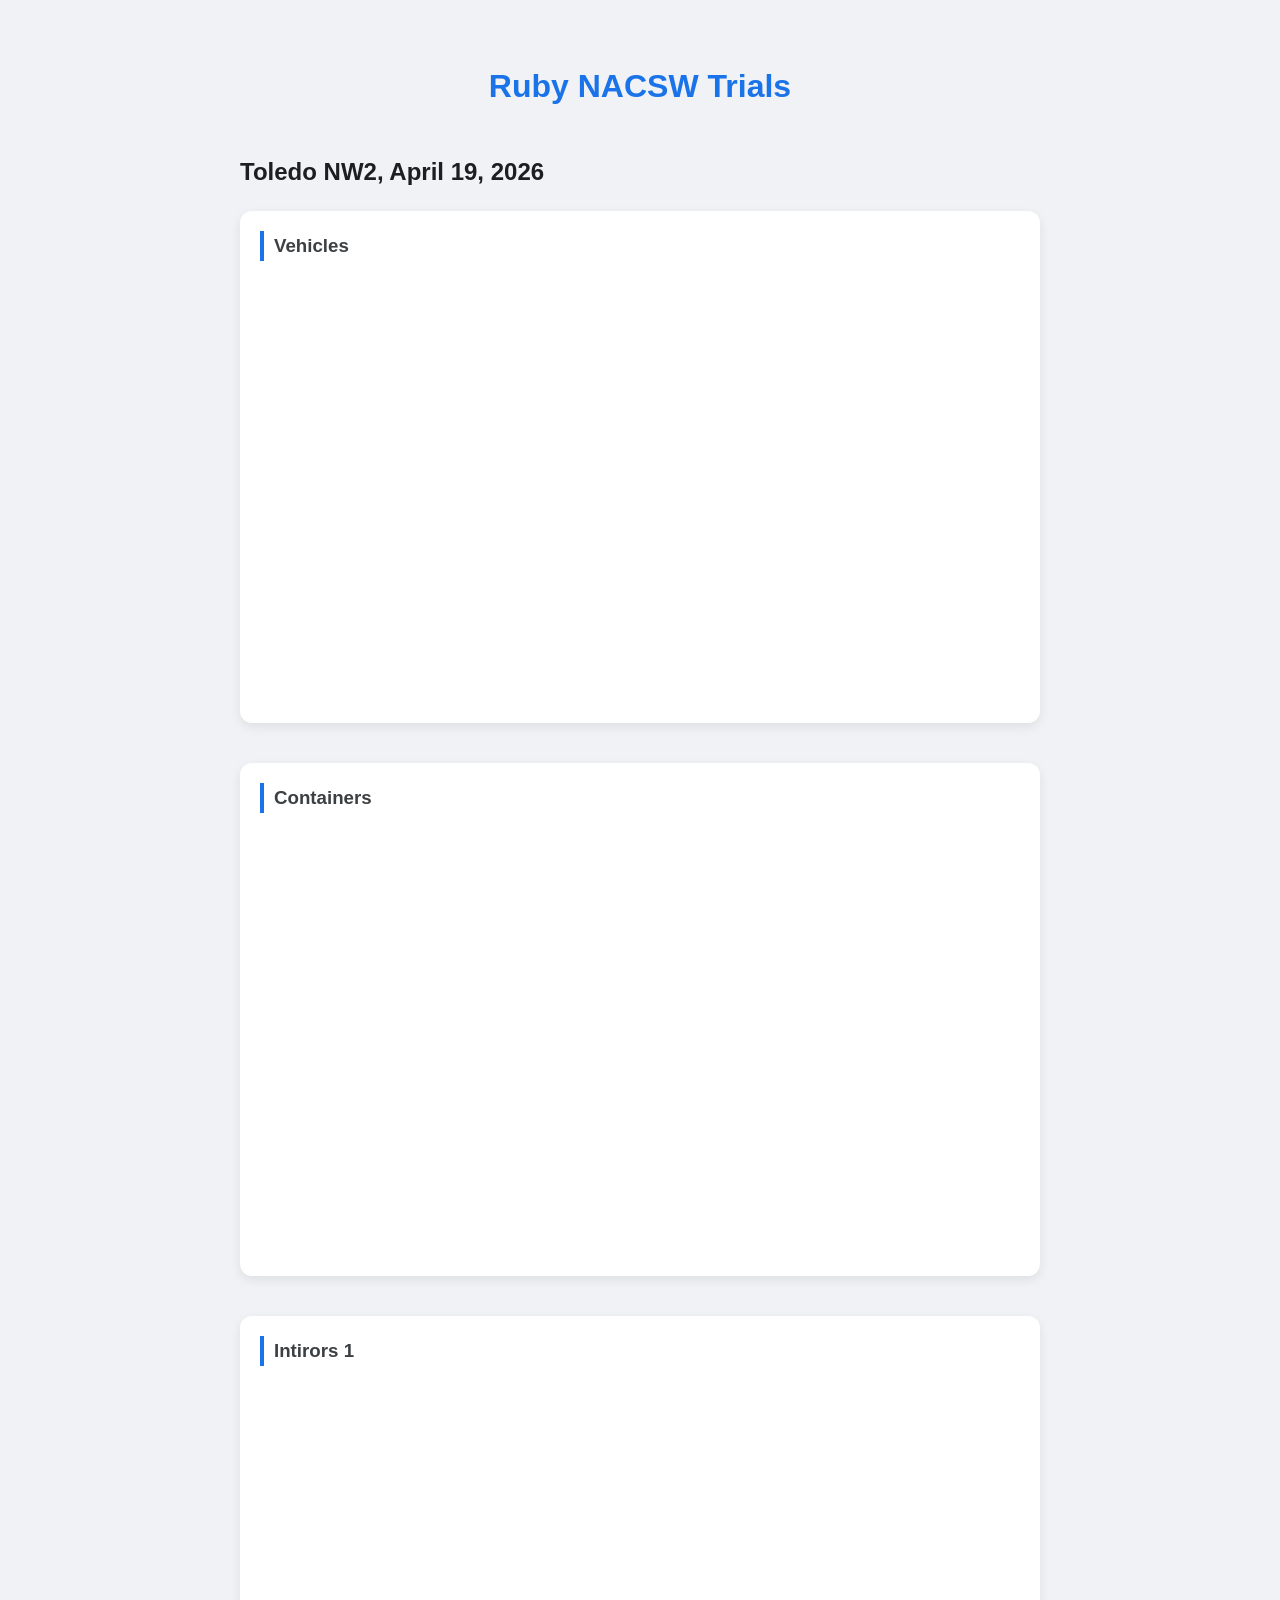
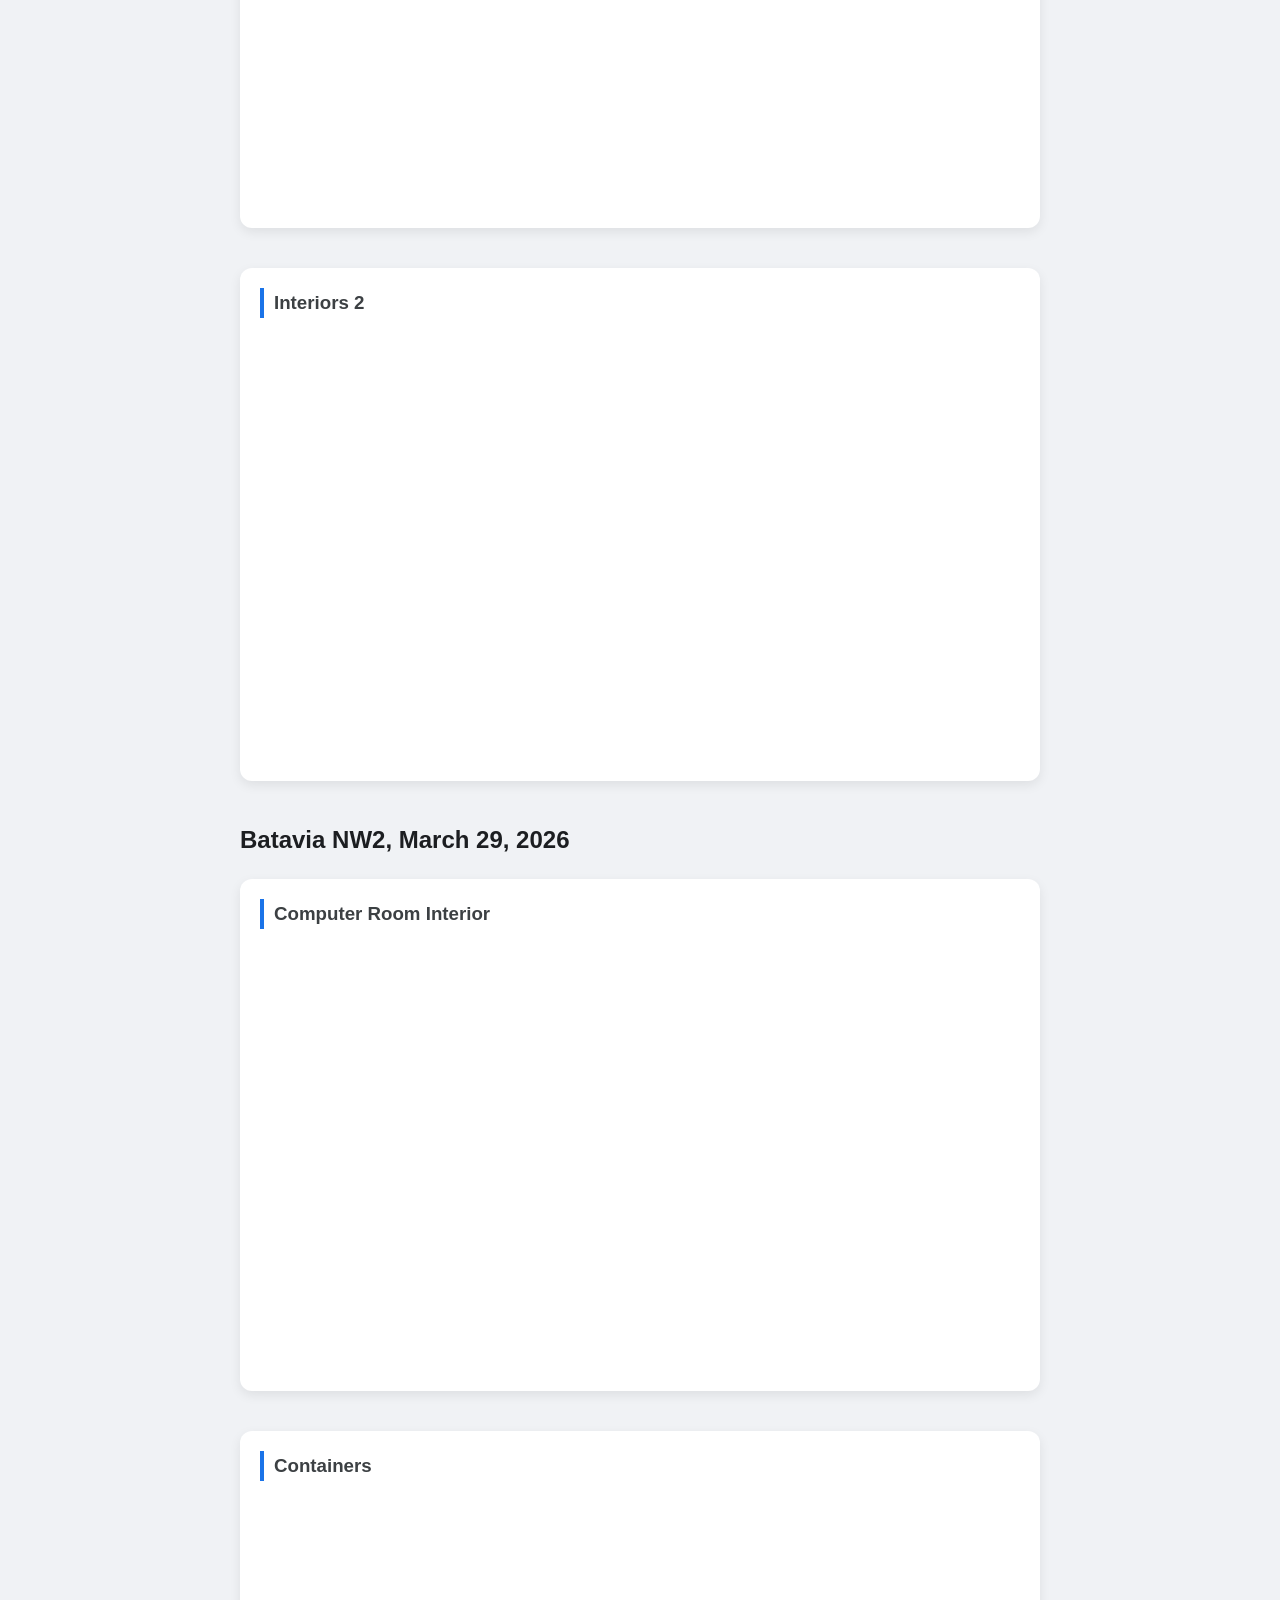
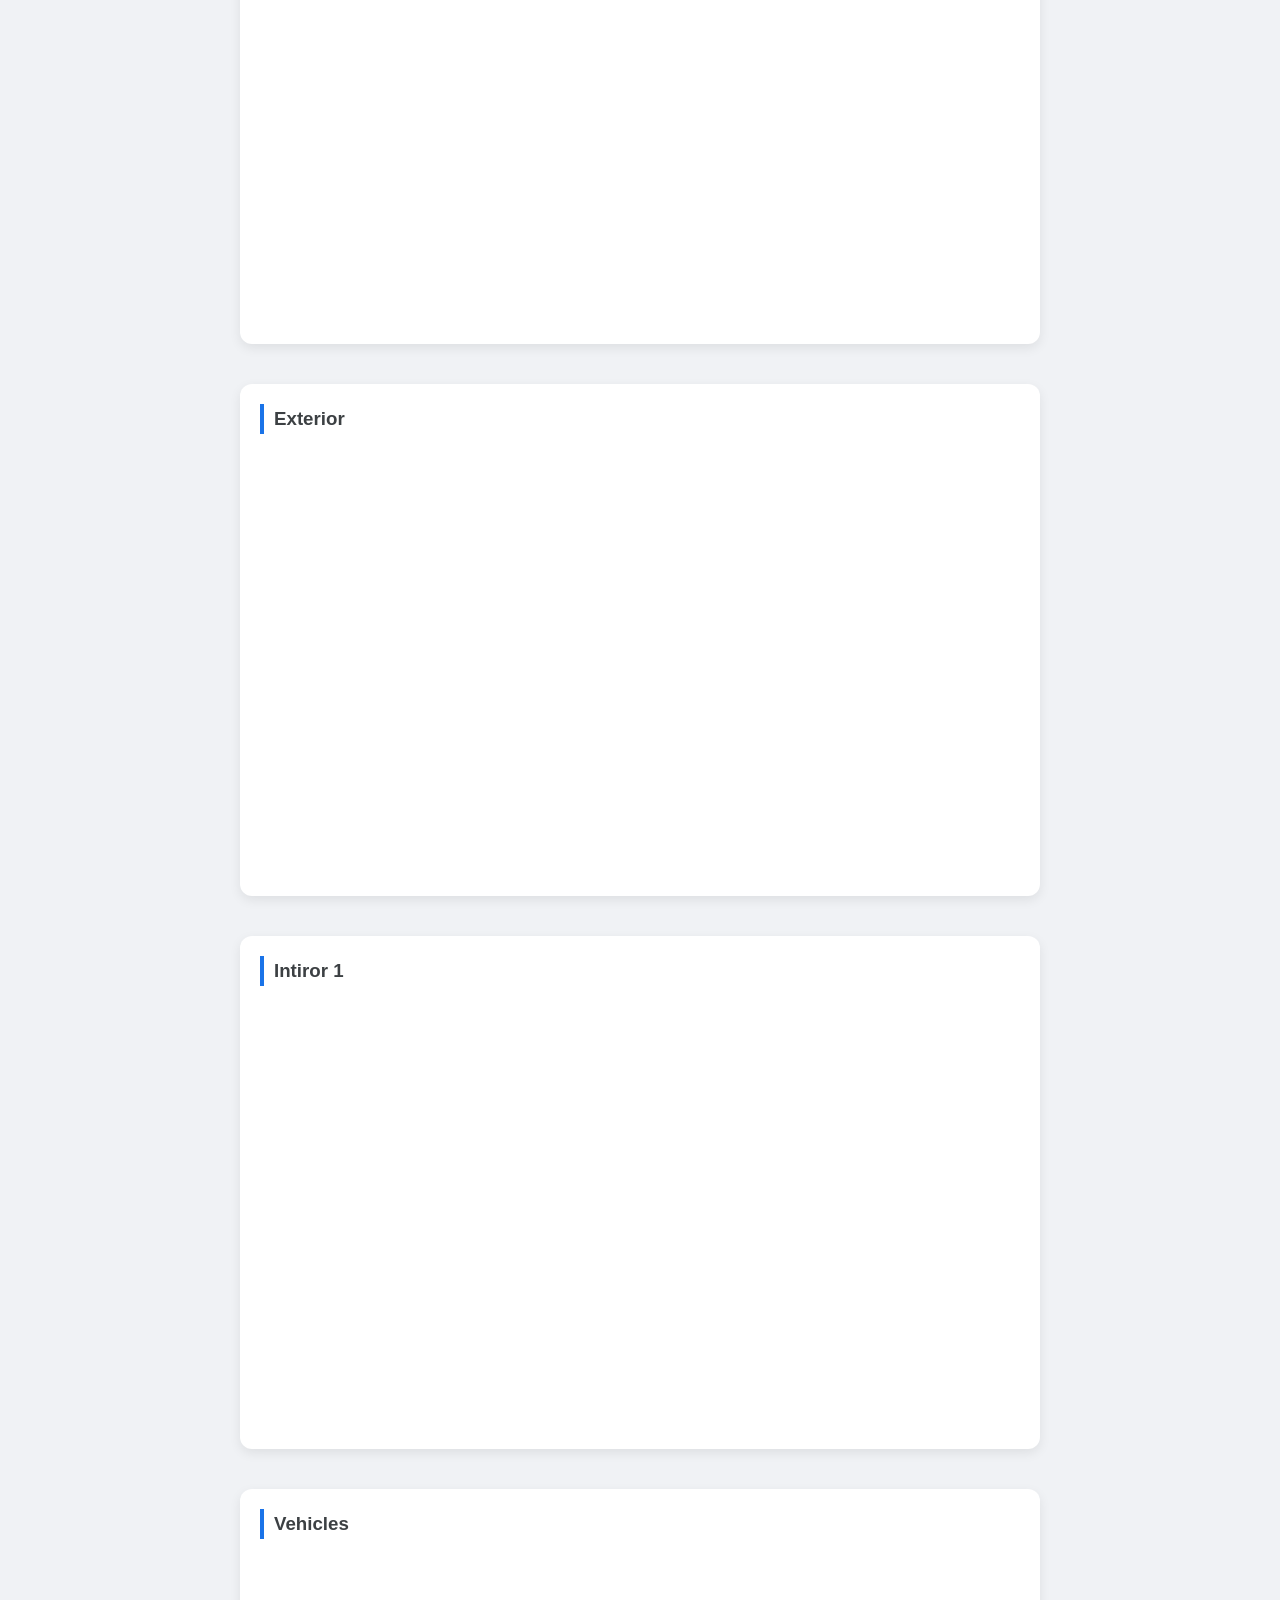
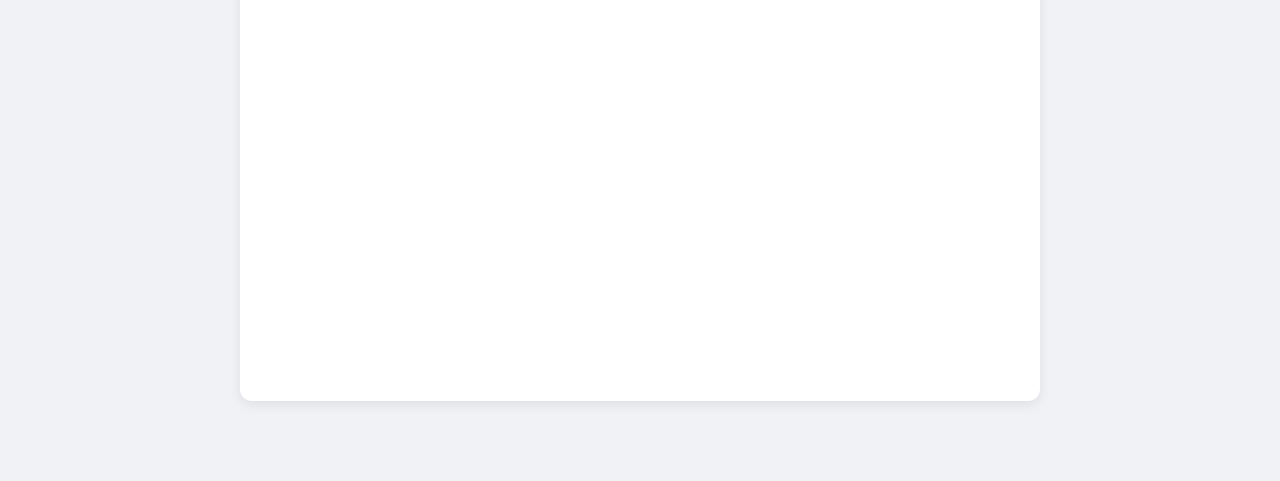
==== index.html @ 84107feb "Revise video sections and titles in index.html Updated video sections and titles for the Ruby NACSW " ====
<!DOCTYPE html>
<html lang="en">
<head>
    <meta charset="UTF-8">
    <meta name="viewport" content="width=device-width, initial-scale=1.0">
    <title>Ruby NACSW Trials</title>
    <style>
        body {
            font-family: -apple-system, BlinkMacSystemFont, "Segoe UI", Roboto, Helvetica, Arial, sans-serif;
            background-color: #f0f2f5;
            color: #1c1e21;
            max-width: 800px;
            margin: 0 auto;
            padding: 40px 20px;
            line-height: 1.6;
        }
        h1 { text-align: center; color: #1a73e8; margin-bottom: 40px; }
        .video-section {
            background: #fff;
            padding: 20px;
            margin-bottom: 40px;
            border-radius: 12px;
            box-shadow: 0 4px 12px rgba(0,0,0,0.08);
        }
        .video-wrapper {
            position: relative;
            padding-bottom: 56.25%; /* 16:9 Aspect Ratio */
            height: 0;
            overflow: hidden;
            border-radius: 8px;
        }
        .video-wrapper iframe {
            position: absolute;
            top: 0;
            left: 0;
            width: 100%;
            height: 100%;
            border: 0;
        }
        h3 { margin-top: 0; margin-bottom: 15px; color: #3c4043; border-left: 4px solid #1a73e8; padding-left: 10px; }
    </style>
</head>
<body>

    <h1>Ruby NACSW Trials</h1>
    <h2>Toledo NW2, April 19, 2026</h2>

    <div class="video-section">
        <h3>Vehicles</h3>
        <div class="video-wrapper">
            <iframe src="https://youtu.be/0sseEBceYQ8" allowfullscreen></iframe>
        </div>
    </div>

    <div class="video-section">
        <h3>Containers</h3>
        <div class="video-wrapper">
            <iframe src="https://youtu.be/D_irf82Sjv0" allowfullscreen></iframe>
        </div>
    </div>

    <div class="video-section">
        <h3>Intirors 1</h3>
        <div class="video-wrapper">
            <iframe src="https://youtu.be/v9jtf9d0KiM" allowfullscreen></iframe>
        </div>
    </div>

    <div class="video-section">
        <h3>Interiors 2</h3>
        <div class="video-wrapper">
            <iframe src="https://youtu.be/K8QpEtgrzu0" allowfullscreen></iframe>
        </div>
    </div>

        <h2>Batavia NW2, March 29, 2026</h2>

    <div class="video-section">
        <h3>Computer Room Interior</h3>
        <div class="video-wrapper">
            <iframe src="https://www.youtube.com/embed/Km2cAWEPLEI" allowfullscreen></iframe>
        </div>
    </div>

    <div class="video-section">
        <h3>Containers</h3>
        <div class="video-wrapper">
            <iframe src="https://www.youtube.com/embed/lg4lgEtGtFo" allowfullscreen></iframe>
        </div>
    </div>

    <div class="video-section">
        <h3>Exterior</h3>
        <div class="video-wrapper">
            <iframe src="https://www.youtube.com/embed/_Exu-Wjtn3s" allowfullscreen></iframe>
        </div>
    </div>

    <div class="video-section">
        <h3>Intiror 1</h3>
        <div class="video-wrapper">
            <iframe src="https://www.youtube.com/embed/jAvnLmsMcTo" allowfullscreen></iframe>
        </div>
    </div>

    <div class="video-section">
        <h3>Vehicles</h3>
        <div class="video-wrapper">
            <iframe src="https://www.youtube.com/embed/5rcXn6MA5e4" allowfullscreen></iframe>
        </div>
    </div>


</body>
</html>
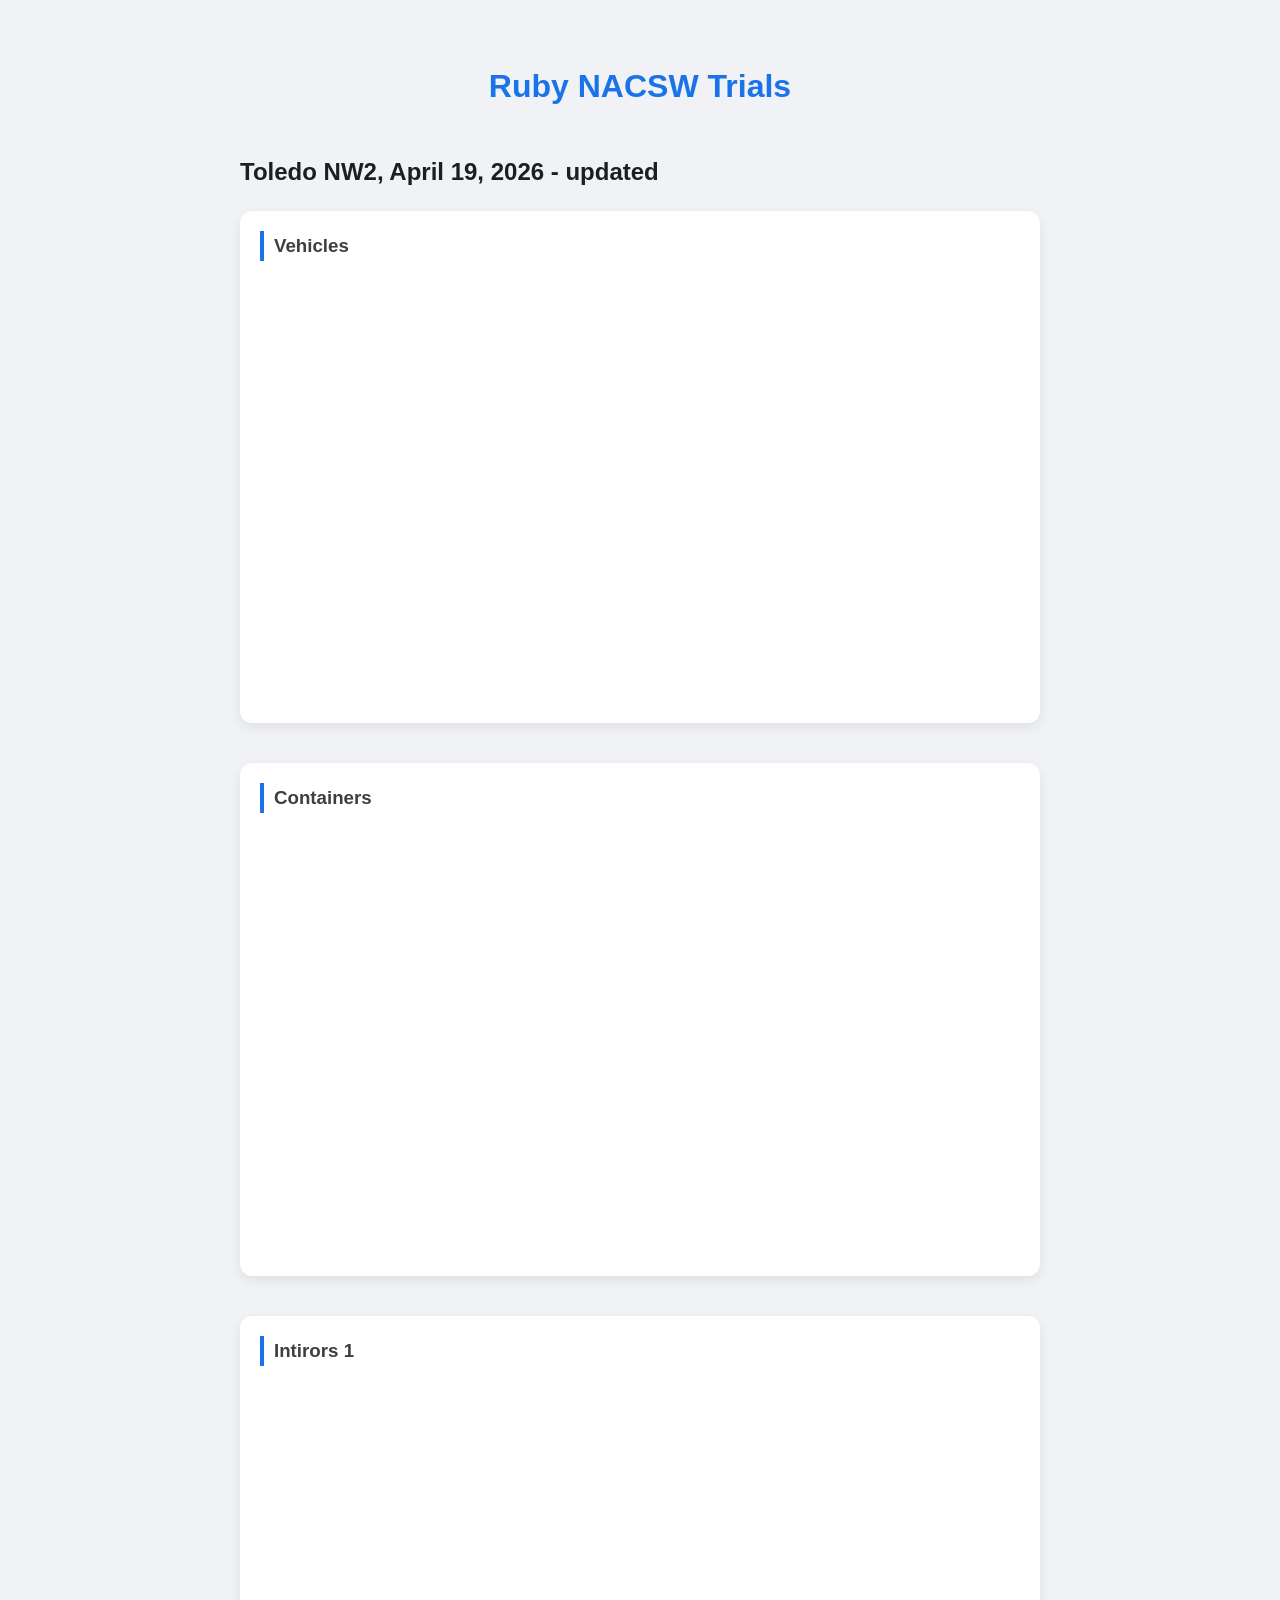
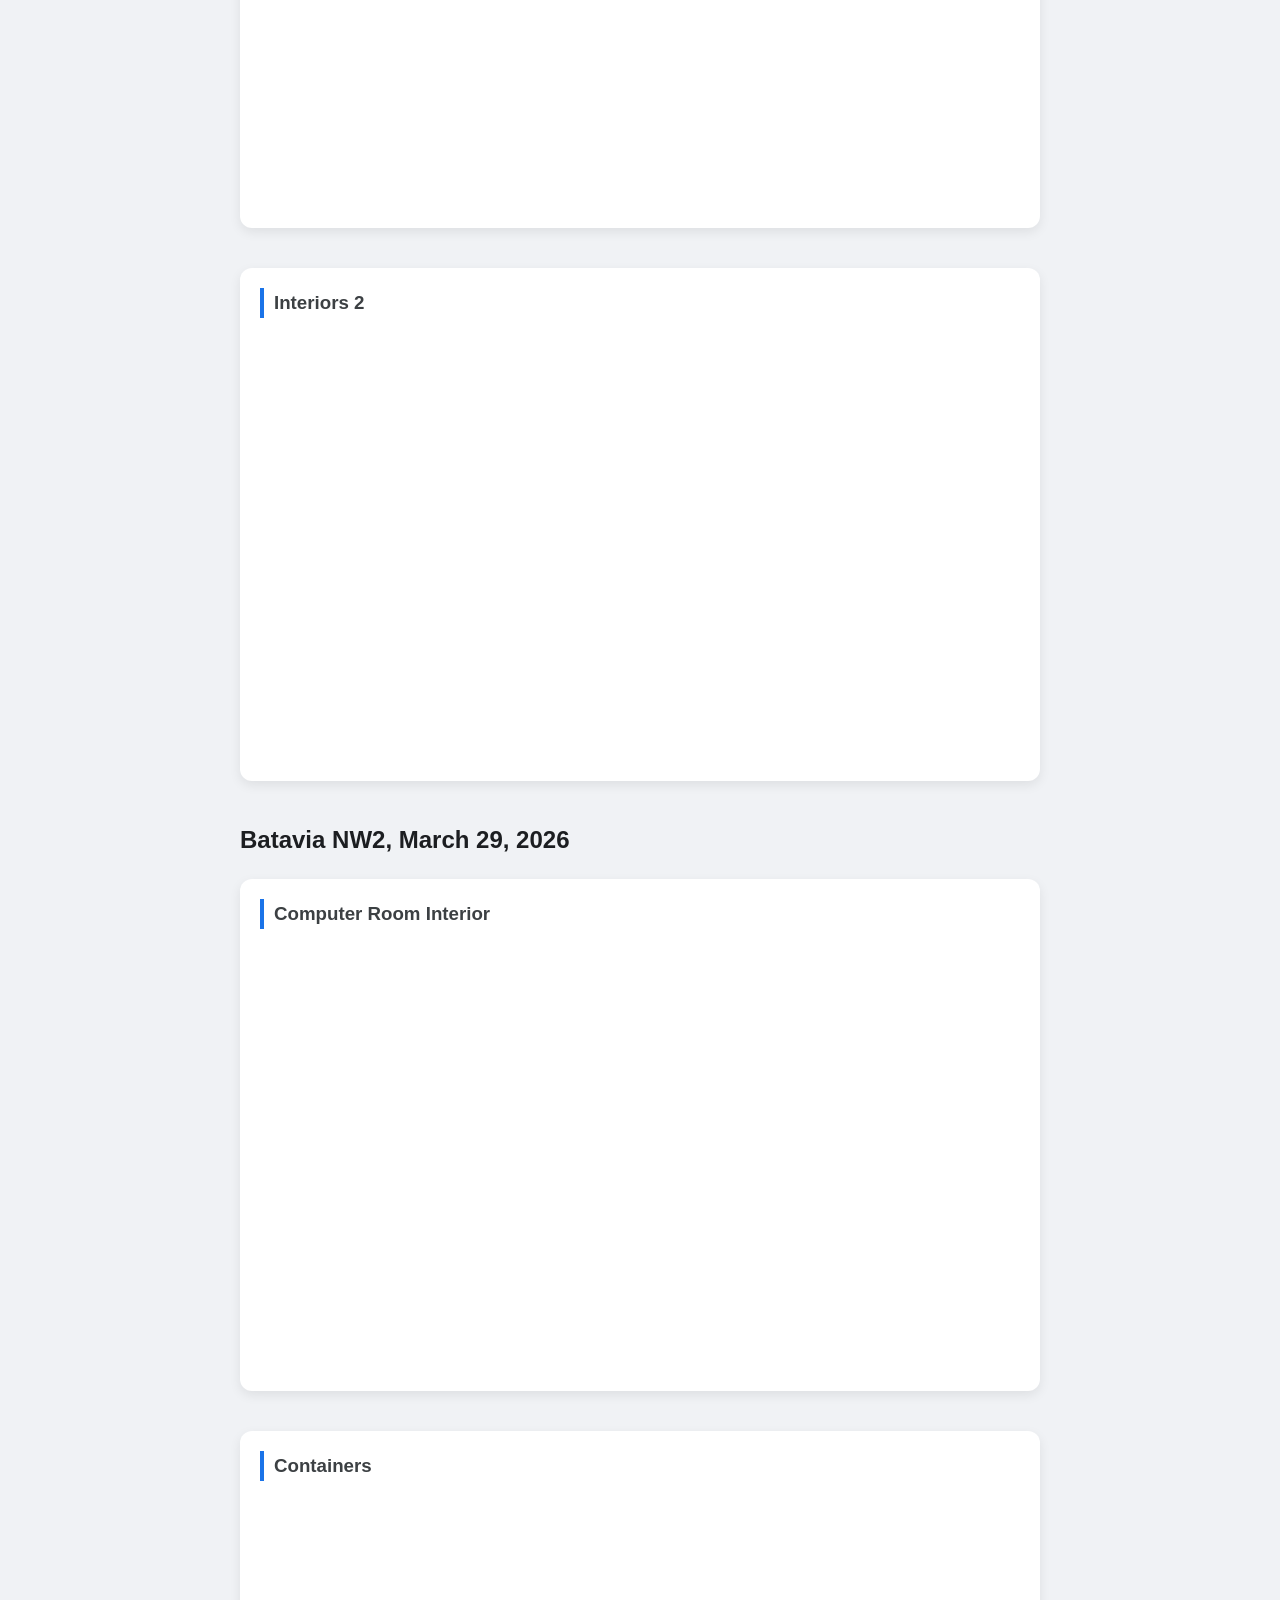
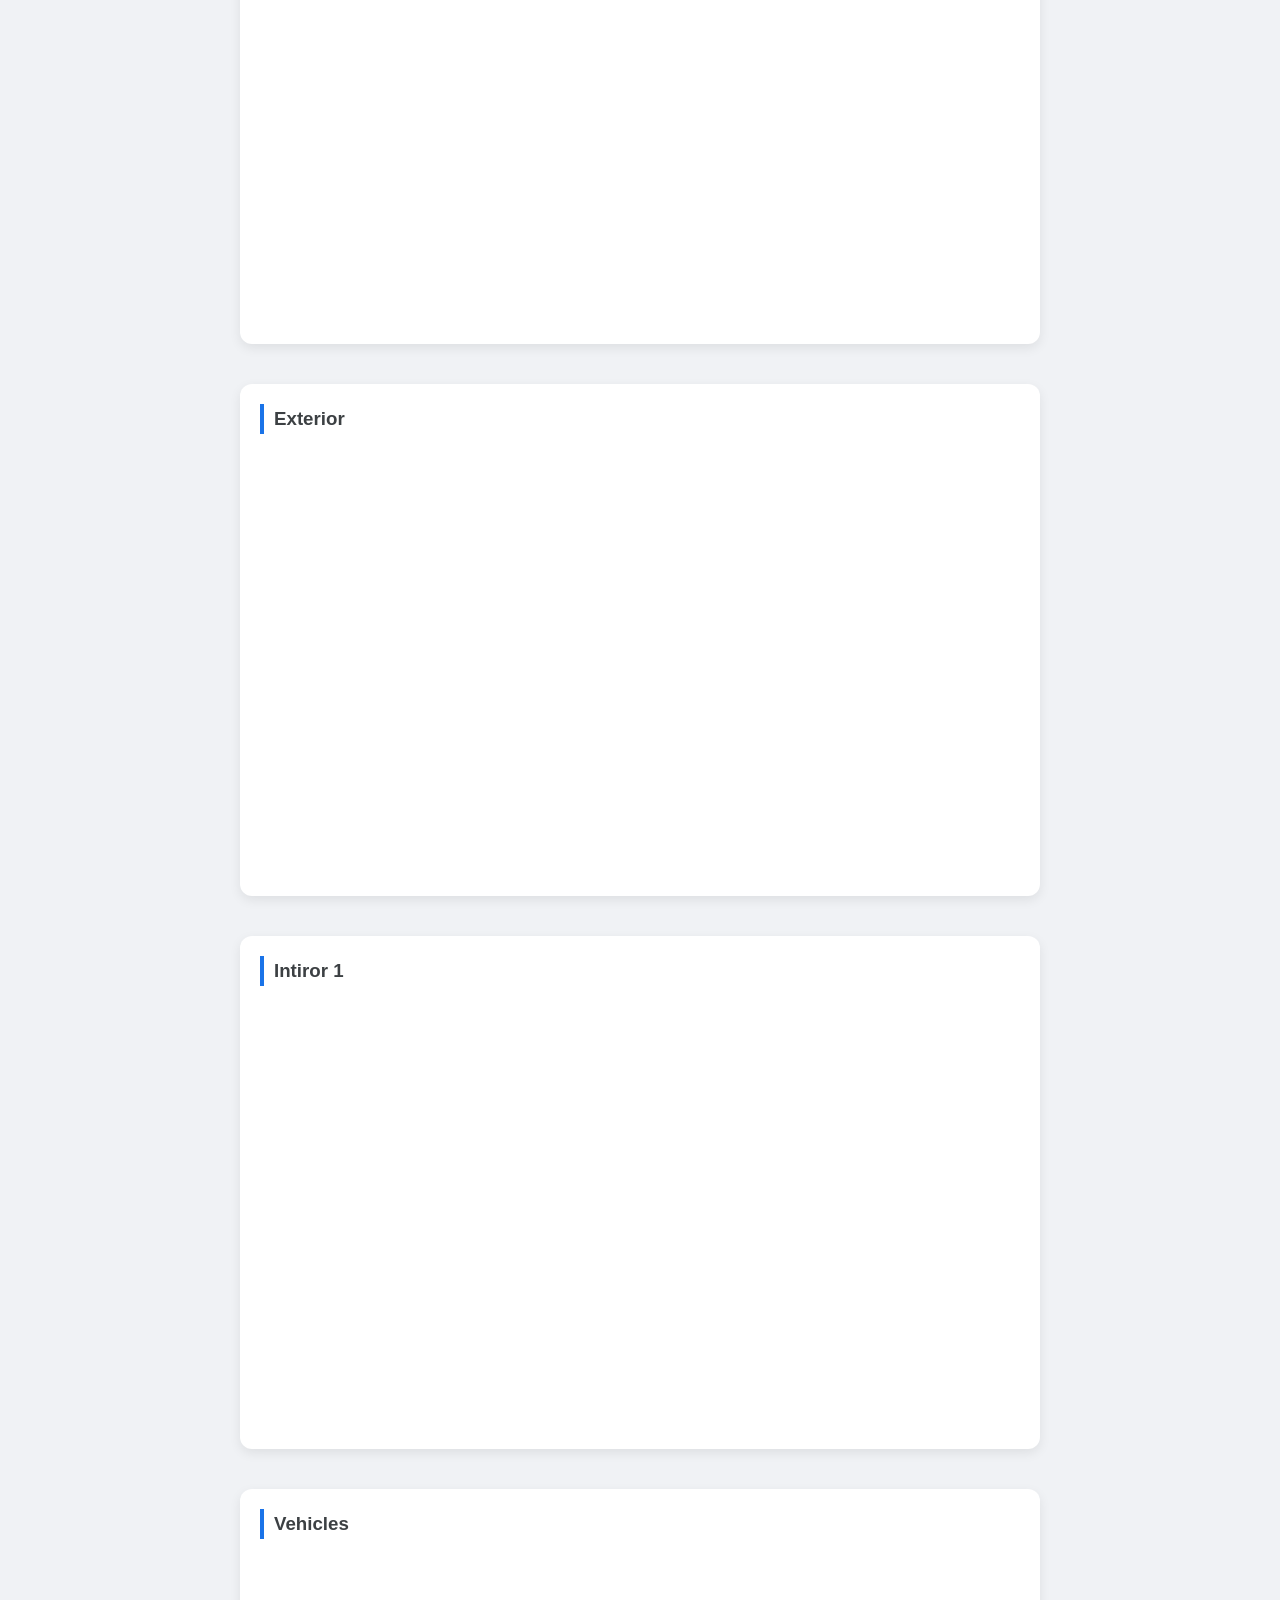
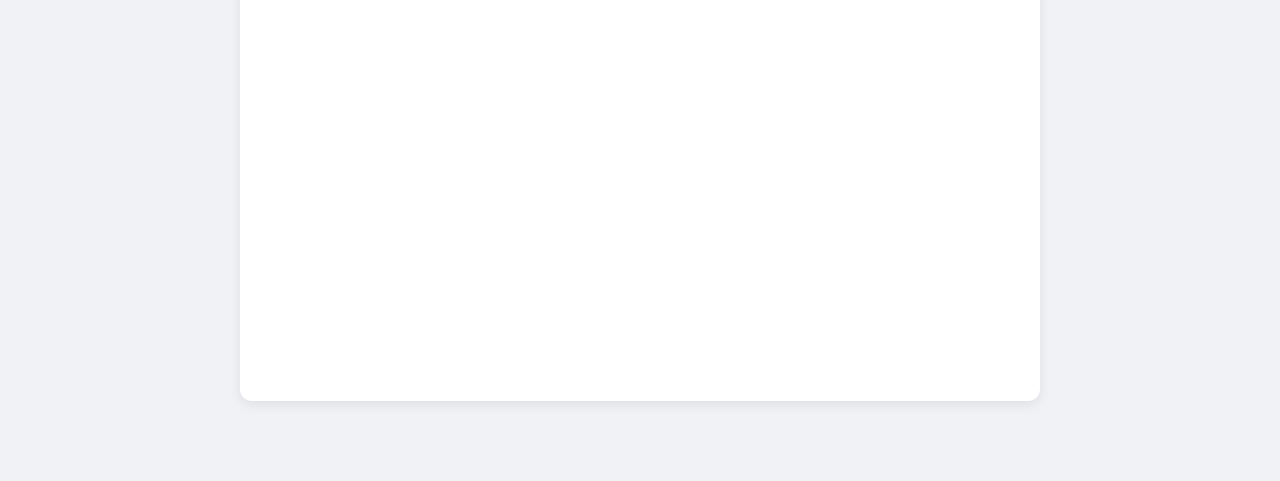
==== commit 0188b485: "Update video section titles and fix typos Updated the title for the Toledo NW2 section and corrected" ====
--- a/index.html
+++ b/index.html
@@ -43,12 +43,12 @@
 <body>
 
     <h1>Ruby NACSW Trials</h1>
-    <h2>Toledo NW2, April 19, 2026</h2>
+    <h2>Toledo NW2, April 19, 2026 - updated</h2>
 
     <div class="video-section">
         <h3>Vehicles</h3>
         <div class="video-wrapper">
-            <iframe src="https://youtu.be/0sseEBceYQ8" allowfullscreen></iframe>
+            <iframe src="https://www.youtube.com/embed/0sseEBceYQ8" allowfullscreen></iframe>
         </div>
     </div>
 
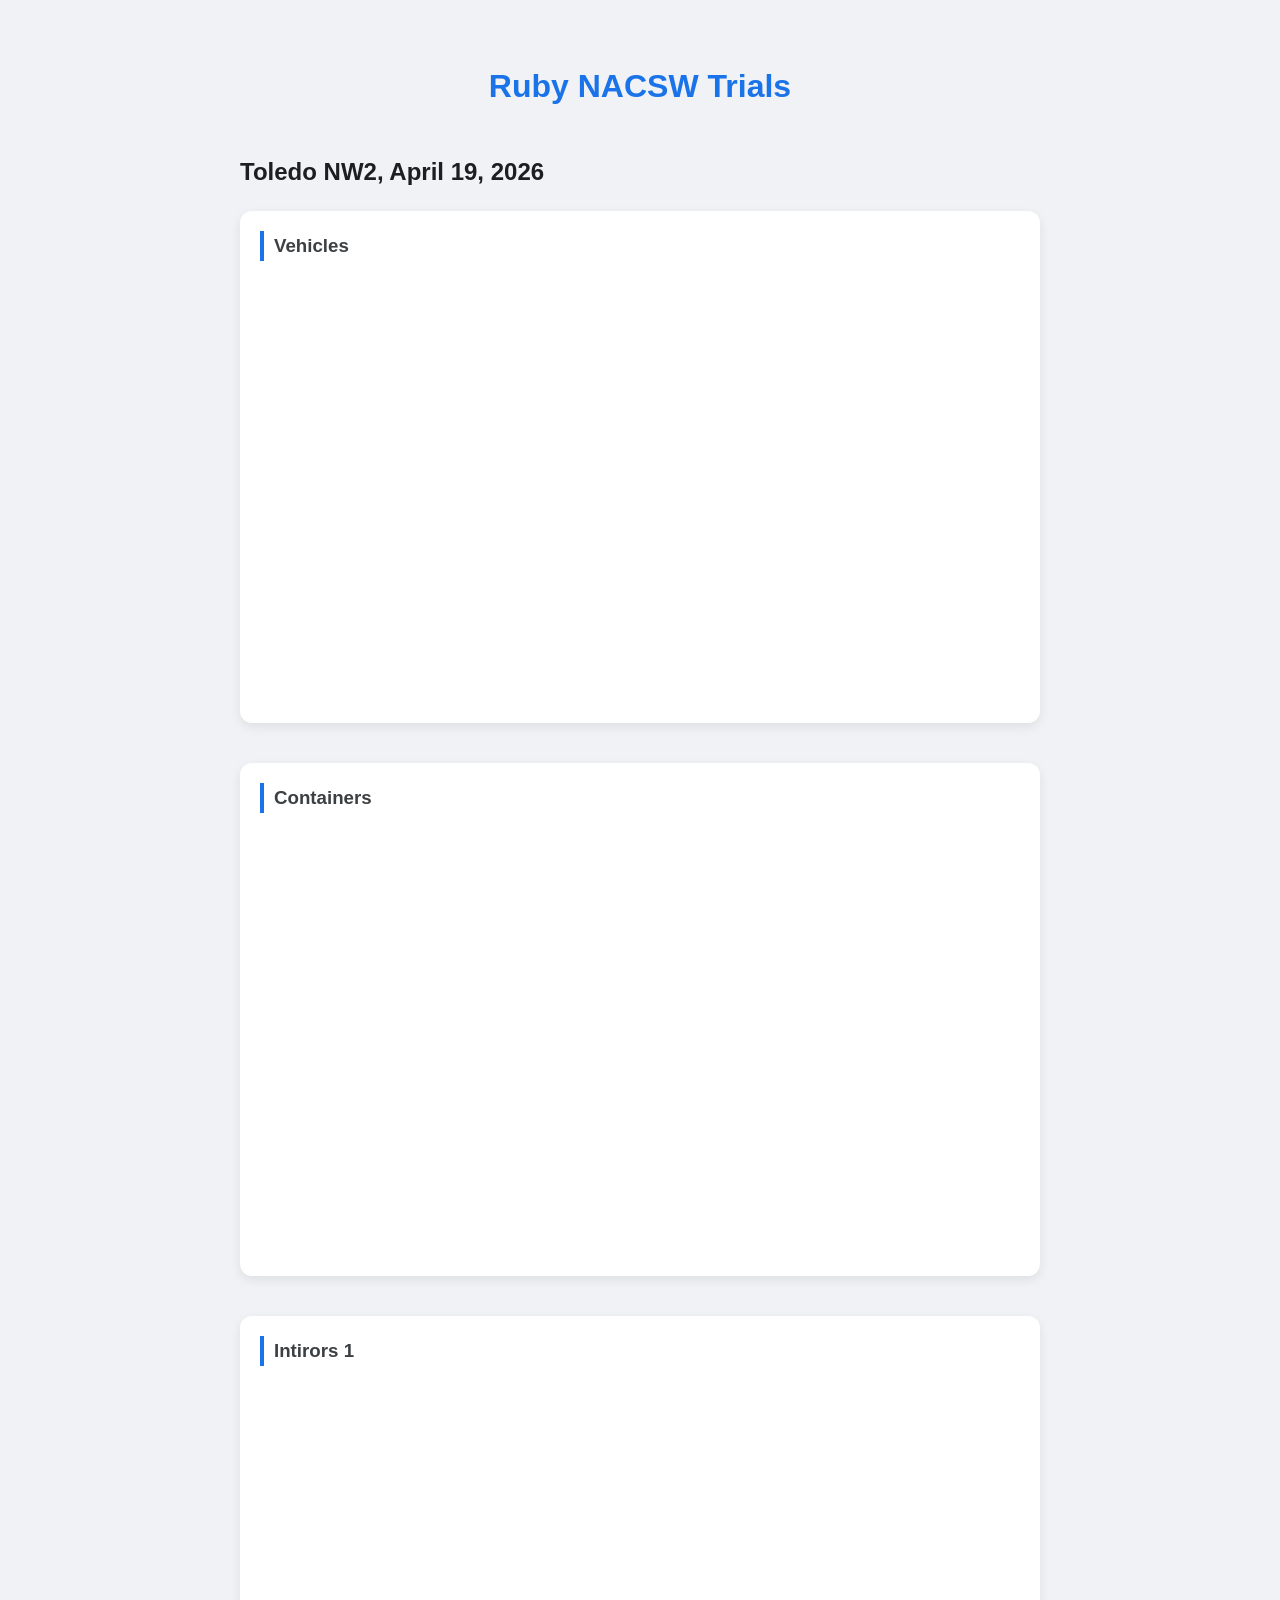
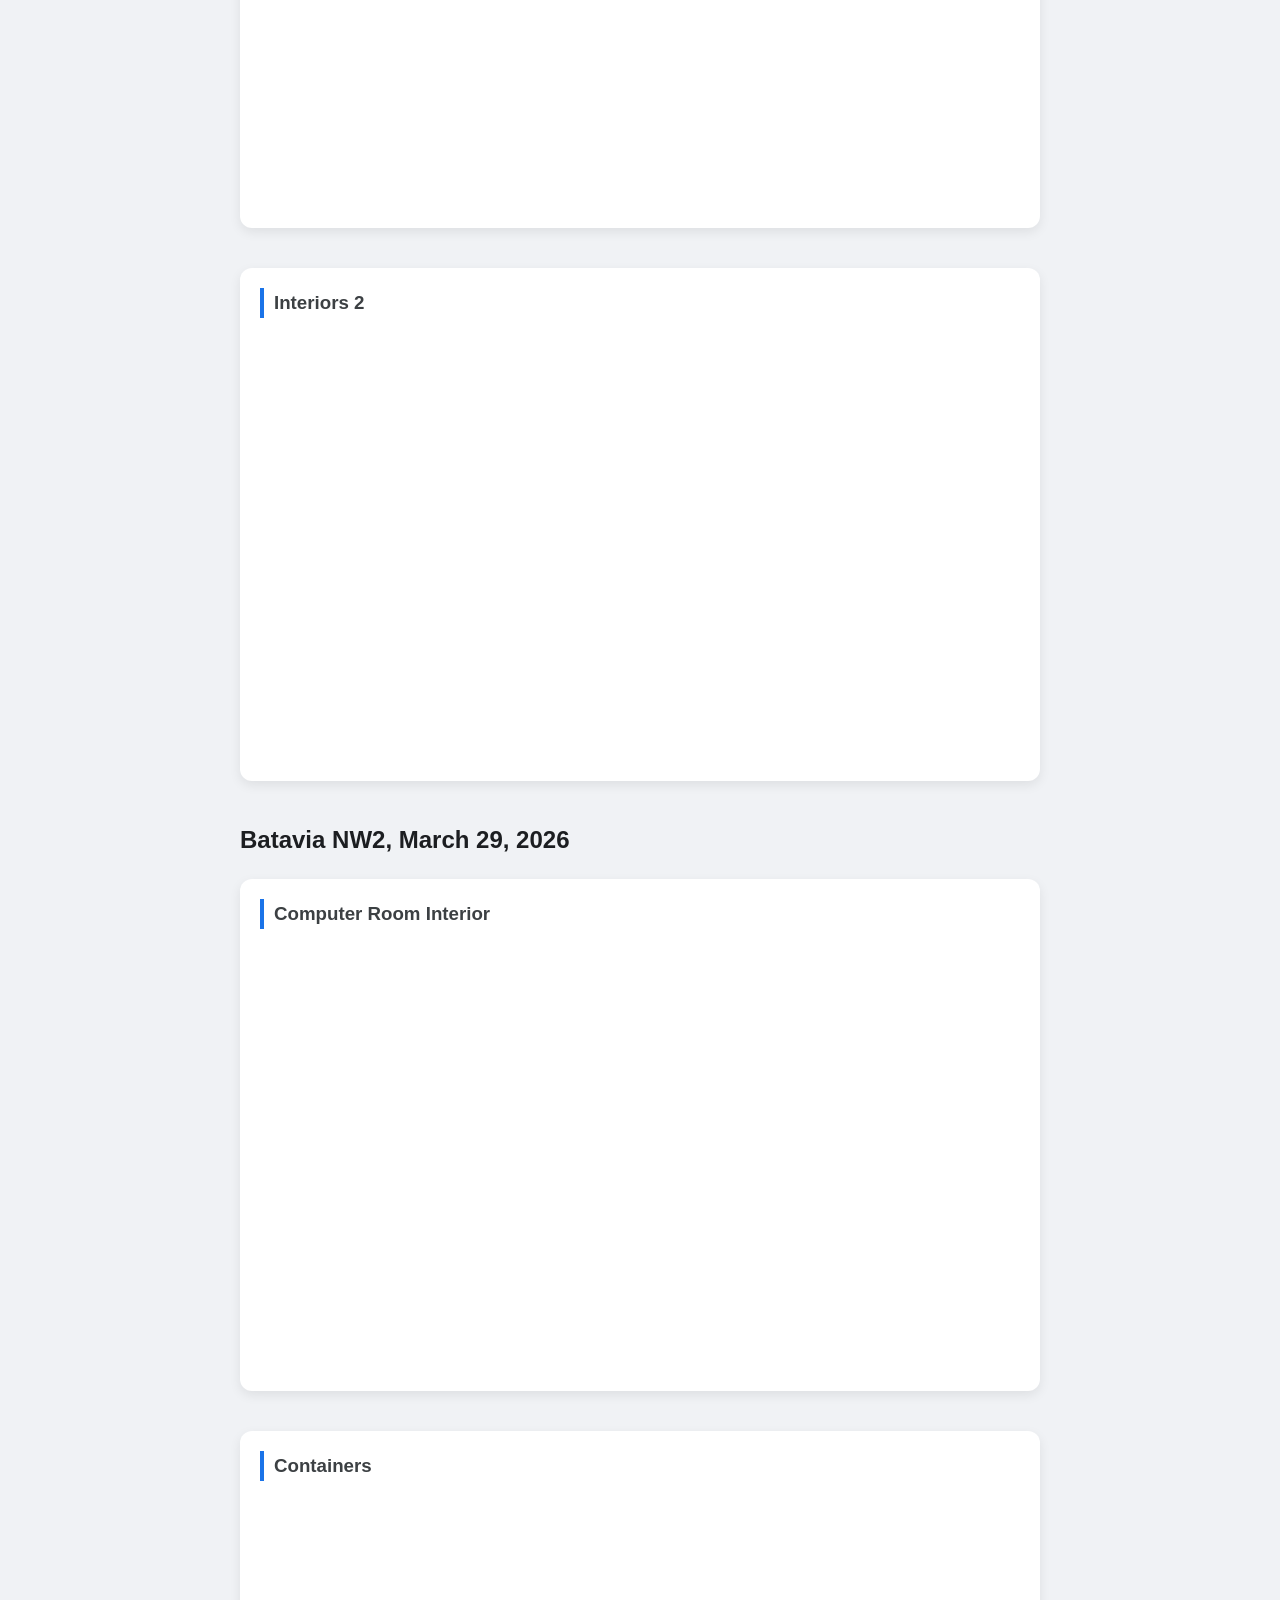
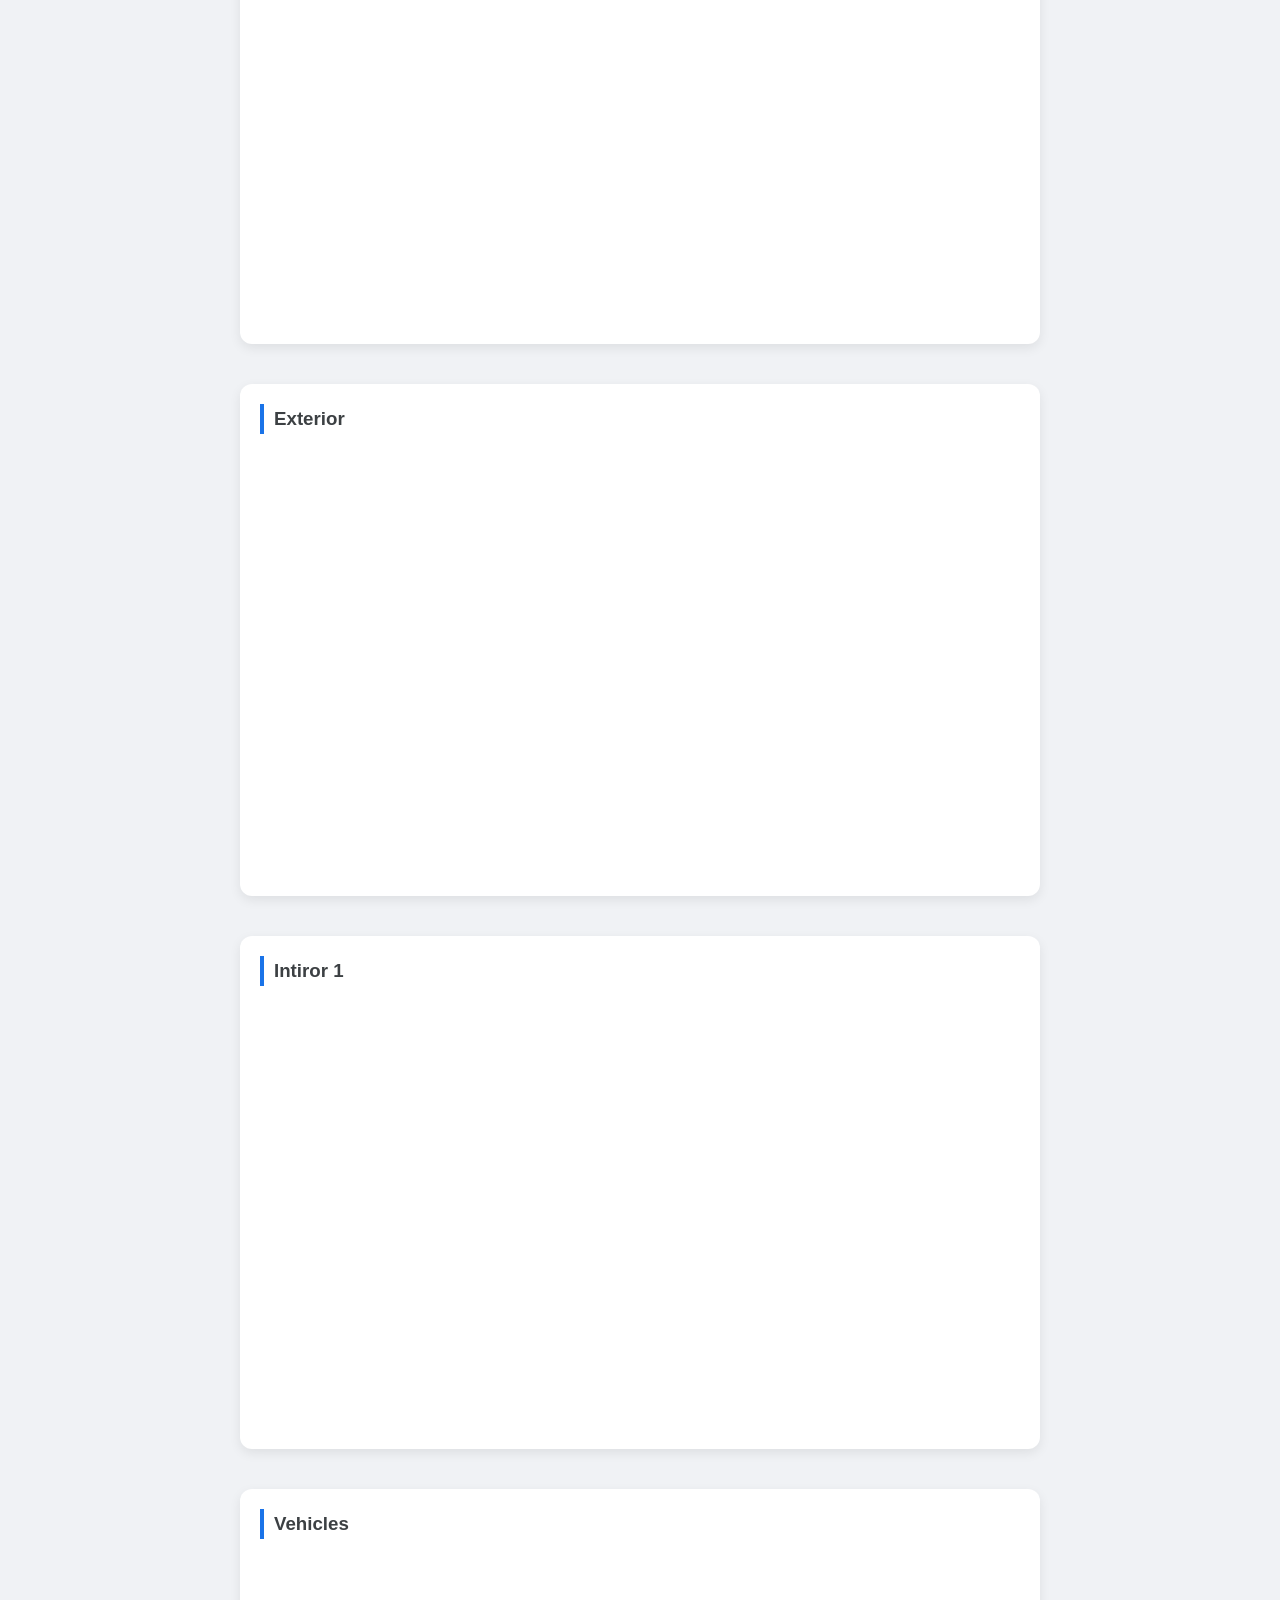
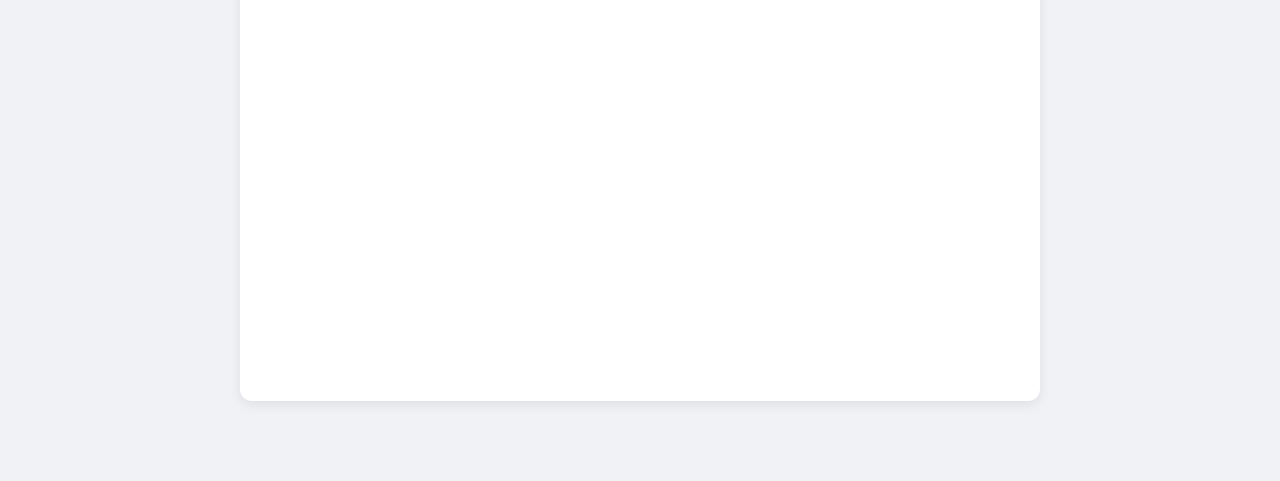
==== commit 273b0f3e: "Fix HTML formatting and correct typos" ====
--- a/index.html
+++ b/index.html
@@ -43,7 +43,7 @@
 <body>
 
     <h1>Ruby NACSW Trials</h1>
-    <h2>Toledo NW2, April 19, 2026 - updated</h2>
+    <h2>Toledo NW2, April 19, 2026</h2>
 
     <div class="video-section">
         <h3>Vehicles</h3>
@@ -55,21 +55,21 @@
     <div class="video-section">
         <h3>Containers</h3>
         <div class="video-wrapper">
-            <iframe src="https://youtu.be/D_irf82Sjv0" allowfullscreen></iframe>
+            <iframe src="https://www.youtube.com/embed/D_irf82Sjv0" allowfullscreen></iframe>
         </div>
     </div>
 
     <div class="video-section">
         <h3>Intirors 1</h3>
         <div class="video-wrapper">
-            <iframe src="https://youtu.be/v9jtf9d0KiM" allowfullscreen></iframe>
+            <iframe src="https://www.youtube.com/embed/v9jtf9d0KiM" allowfullscreen></iframe>
         </div>
     </div>
 
     <div class="video-section">
         <h3>Interiors 2</h3>
         <div class="video-wrapper">
-            <iframe src="https://youtu.be/K8QpEtgrzu0" allowfullscreen></iframe>
+            <iframe src="https://www.youtube.com/embed/K8QpEtgrzu0" allowfullscreen></iframe>
         </div>
     </div>
 
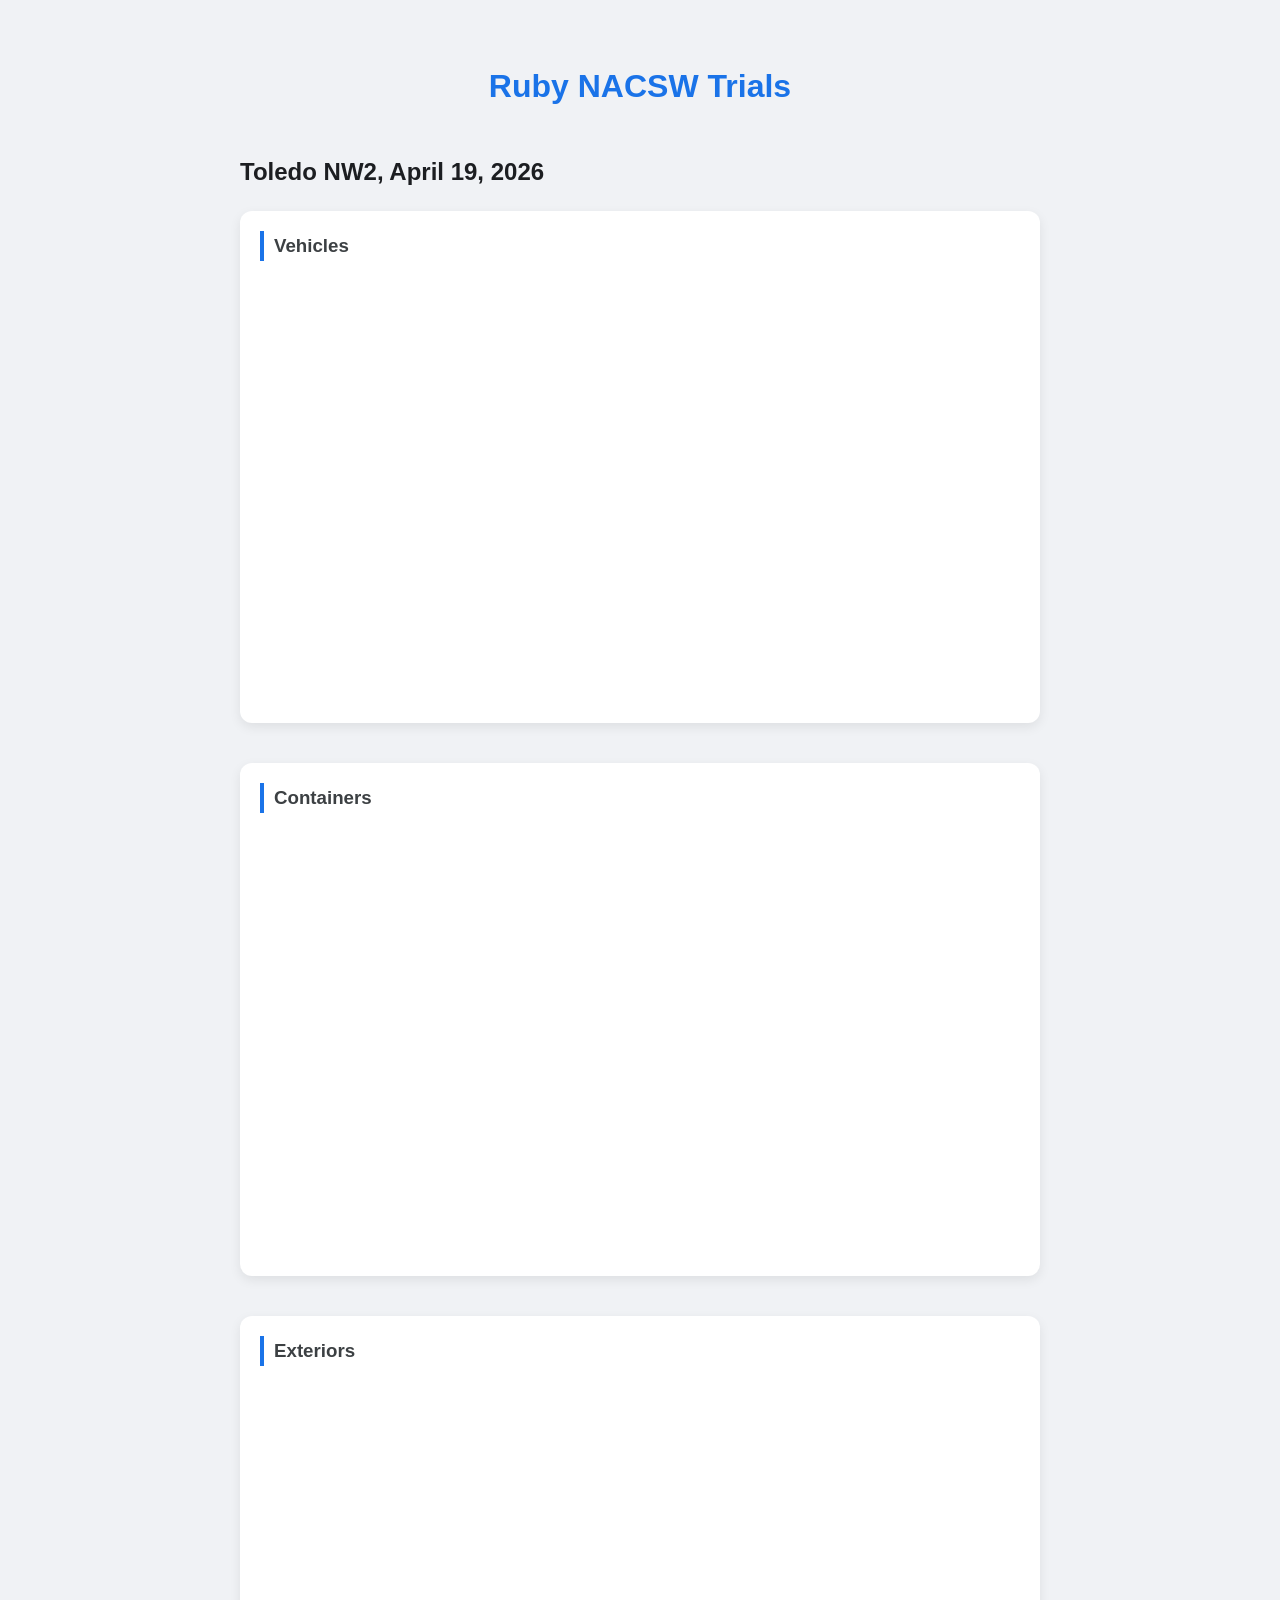
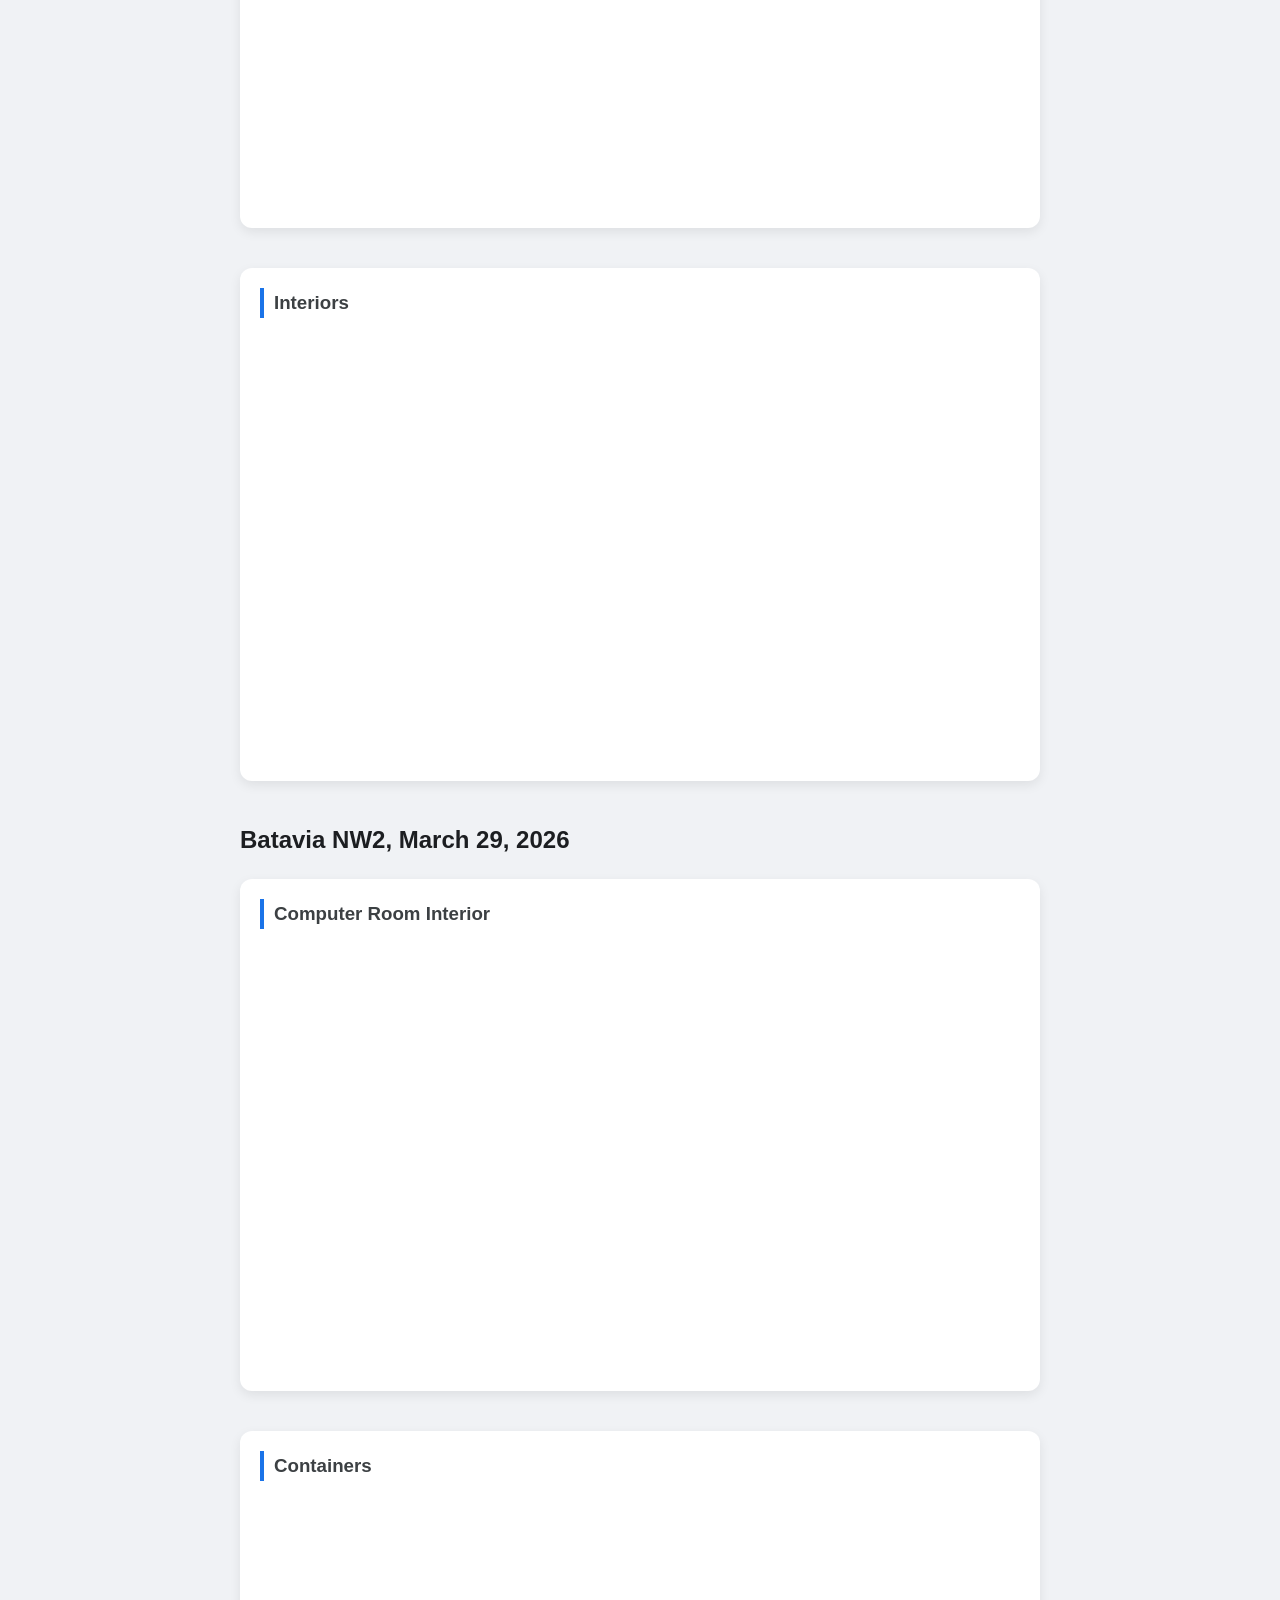
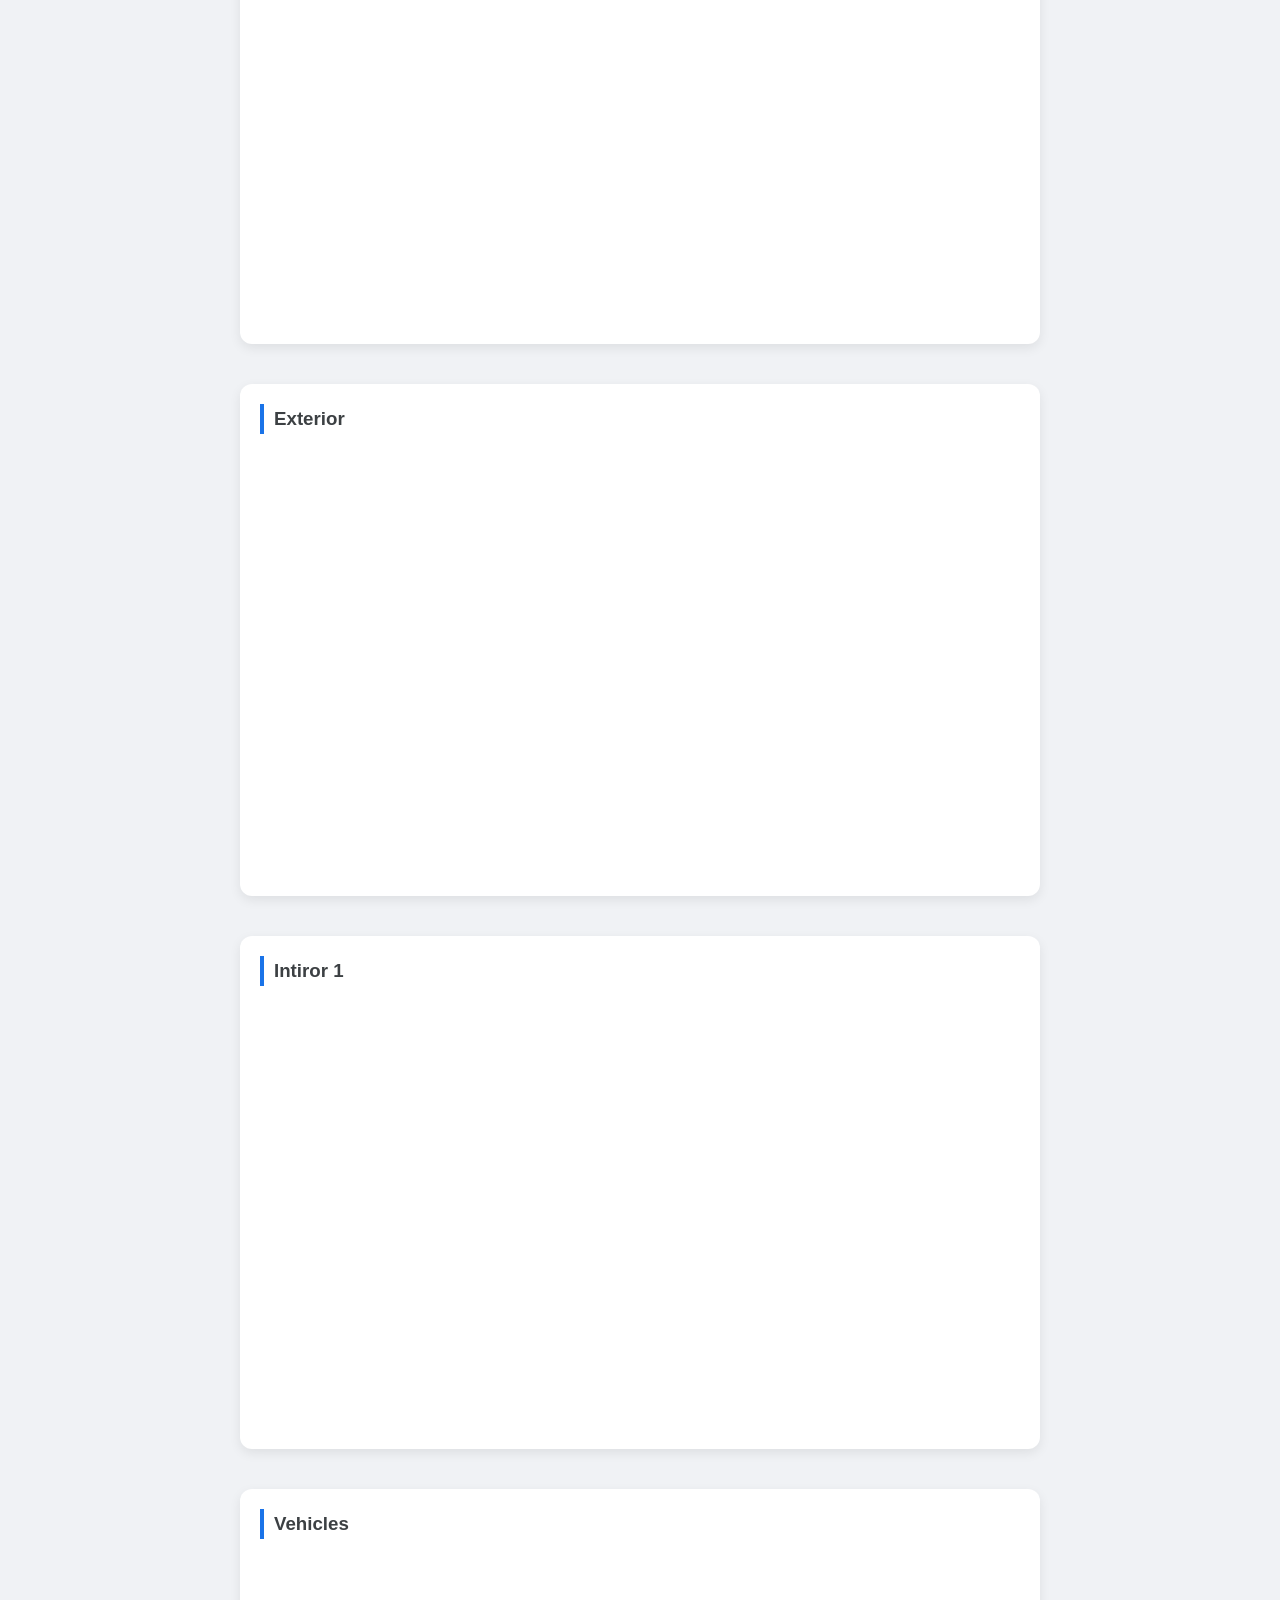
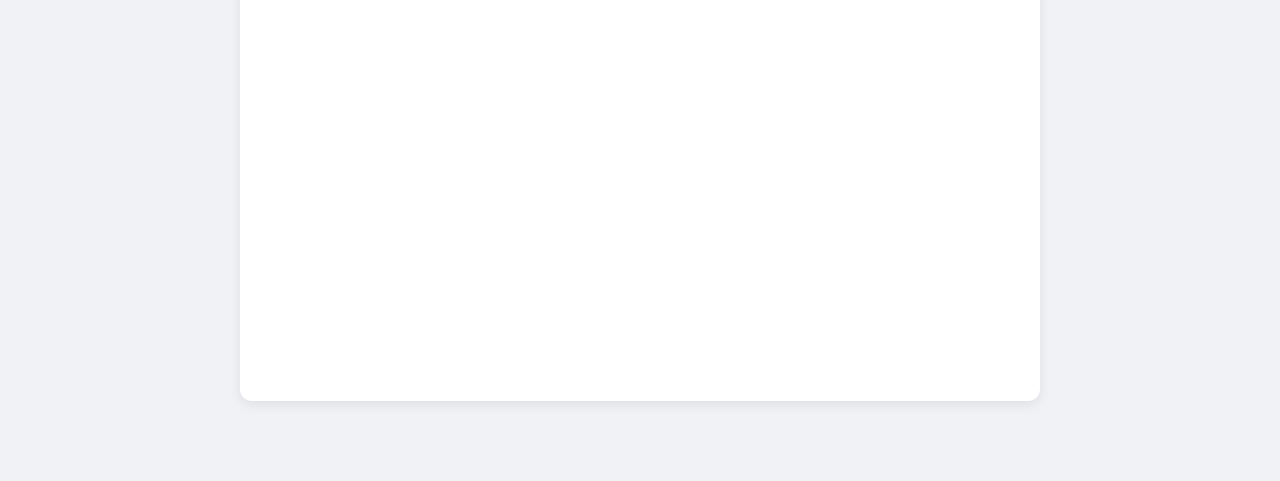
==== commit b3f38568: "Update index.html" ====
--- a/index.html
+++ b/index.html
@@ -60,14 +60,14 @@
     </div>
 
     <div class="video-section">
-        <h3>Intirors 1</h3>
+        <h3>Exteriors</h3>
         <div class="video-wrapper">
             <iframe src="https://www.youtube.com/embed/v9jtf9d0KiM" allowfullscreen></iframe>
         </div>
     </div>
 
     <div class="video-section">
-        <h3>Interiors 2</h3>
+        <h3>Interiors</h3>
         <div class="video-wrapper">
             <iframe src="https://www.youtube.com/embed/K8QpEtgrzu0" allowfullscreen></iframe>
         </div>
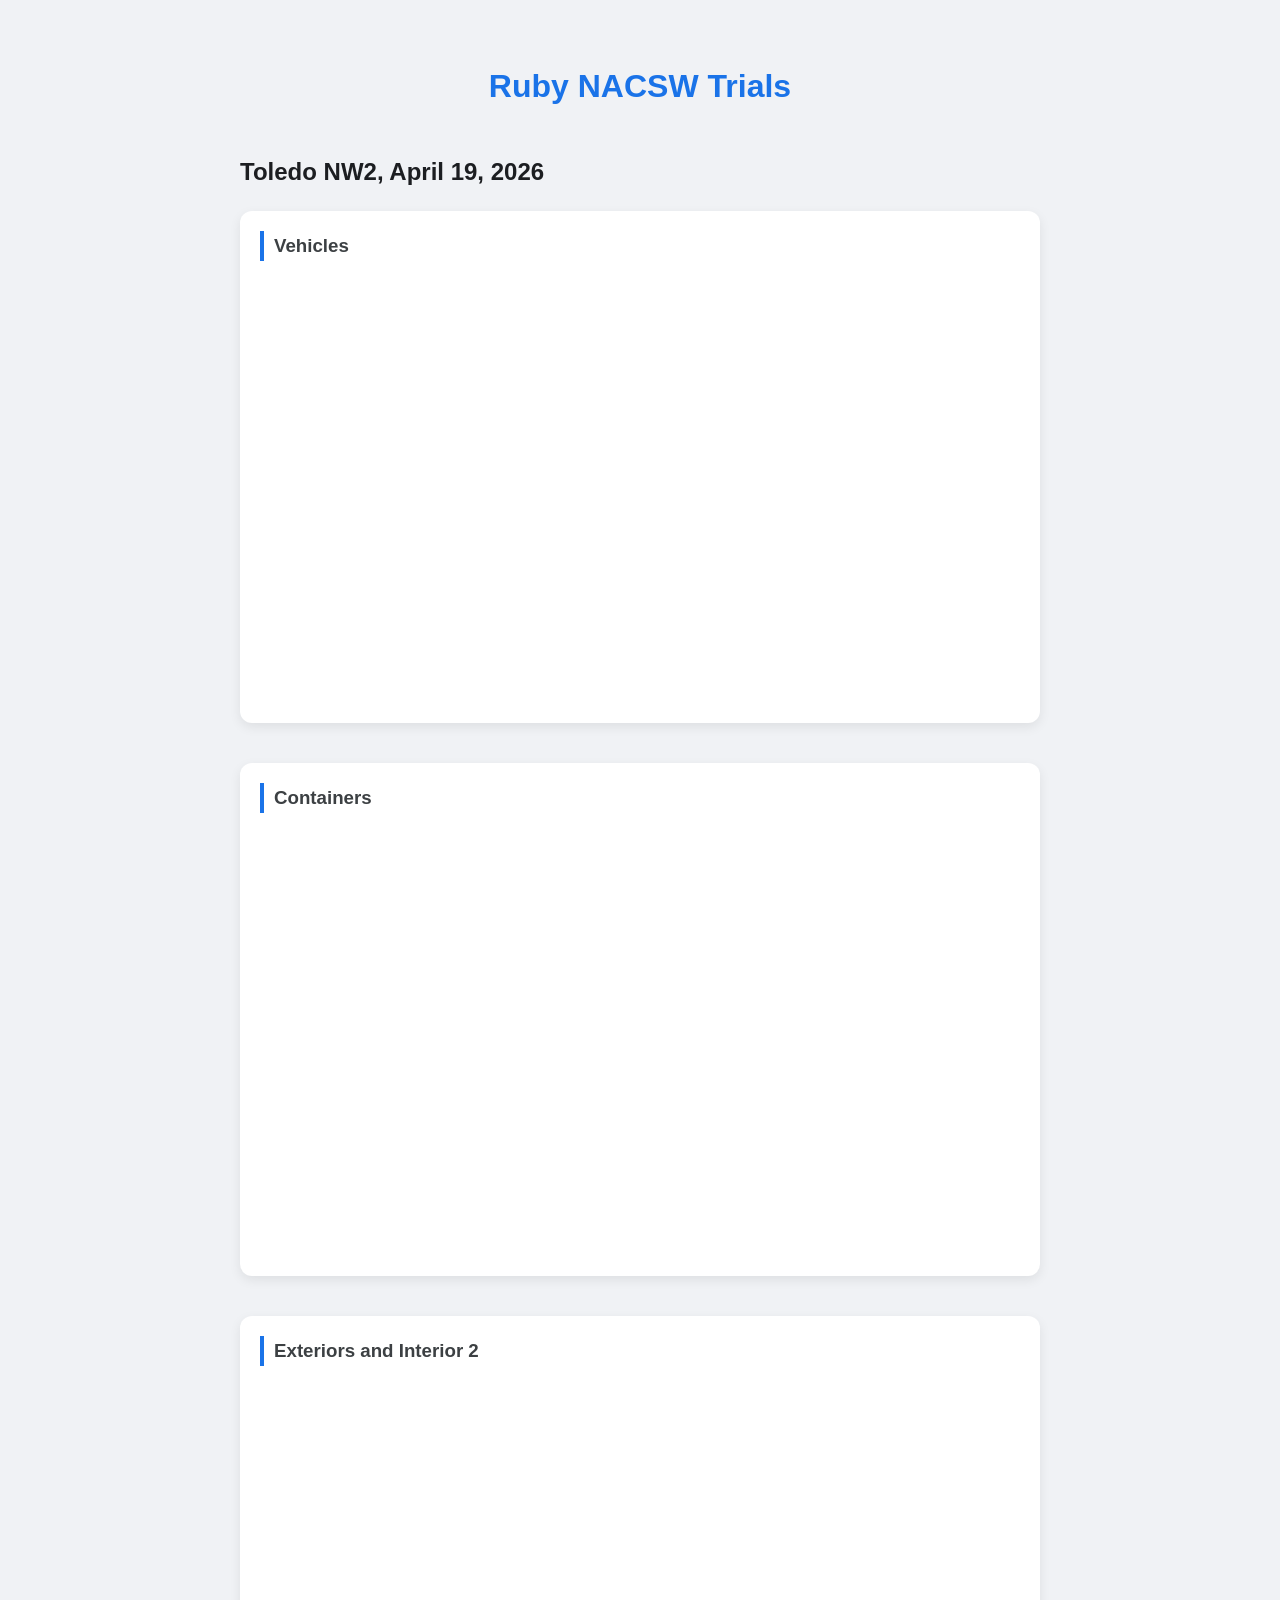
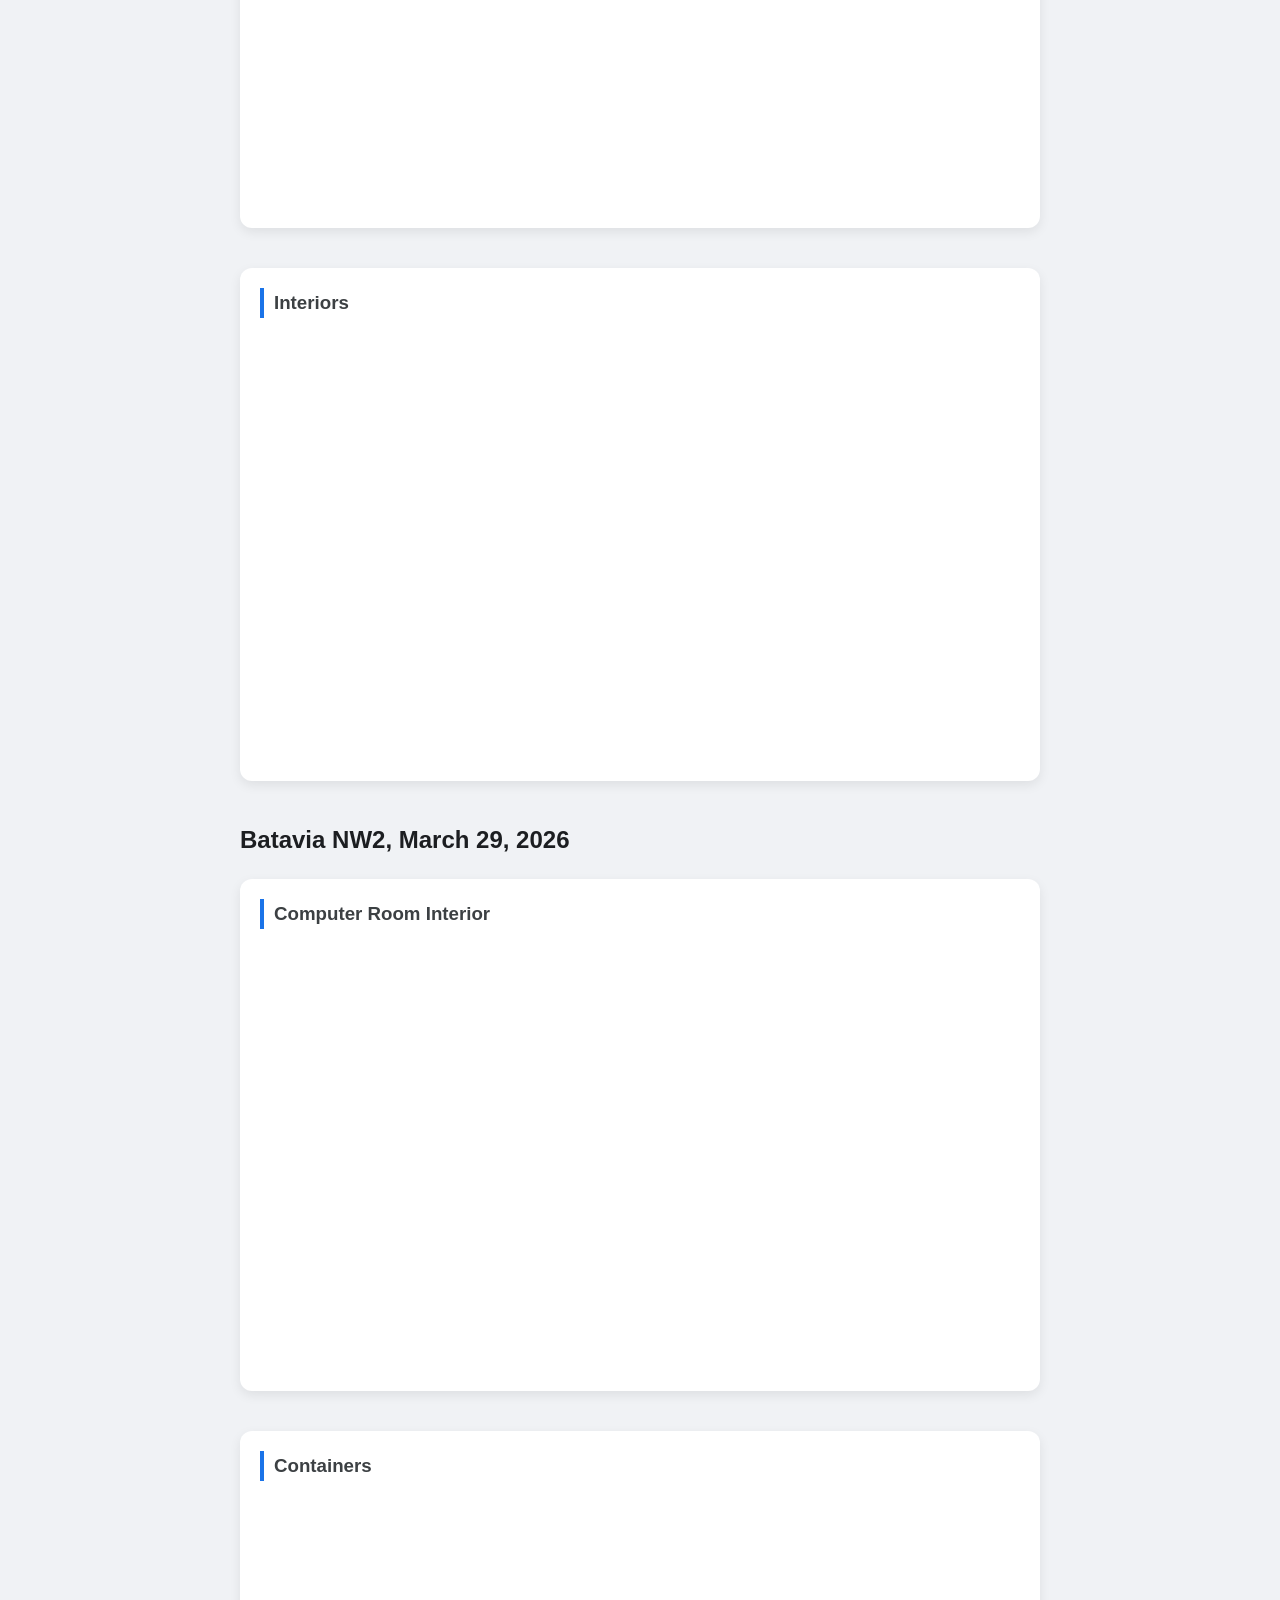
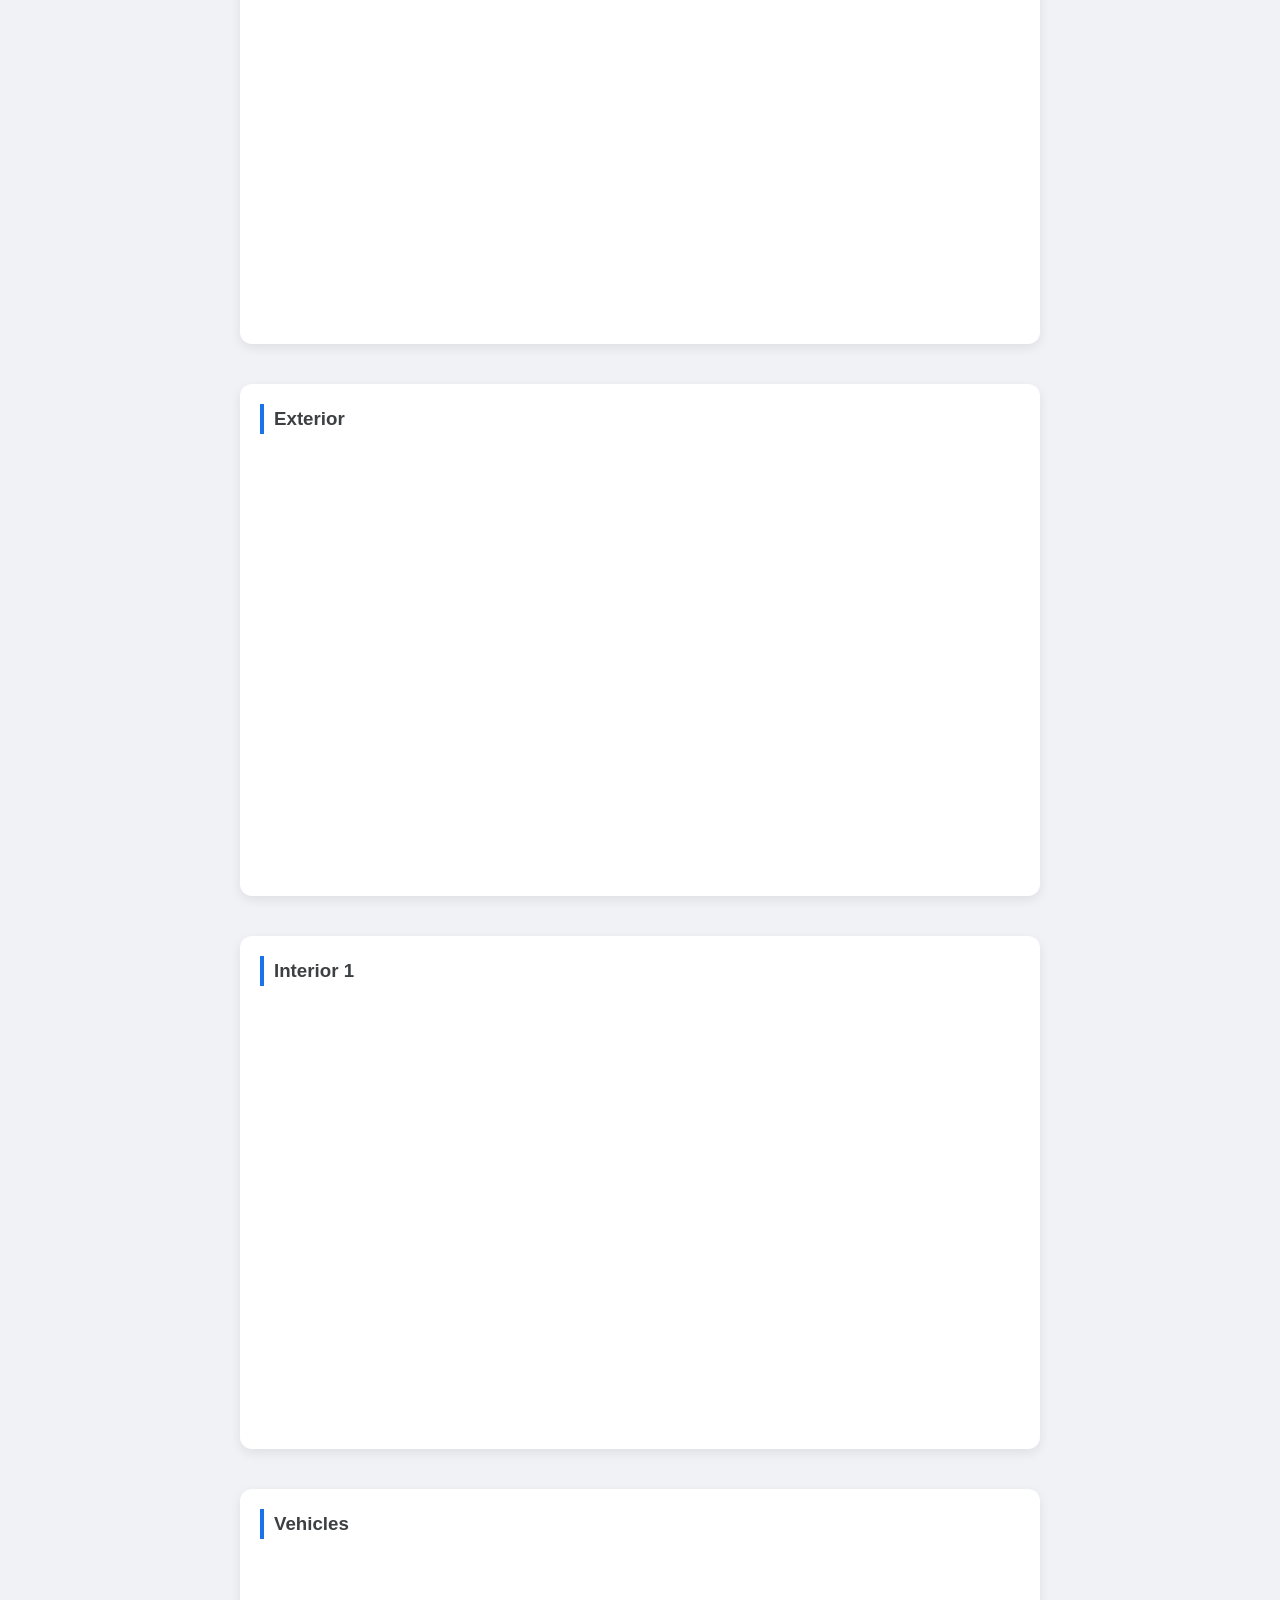
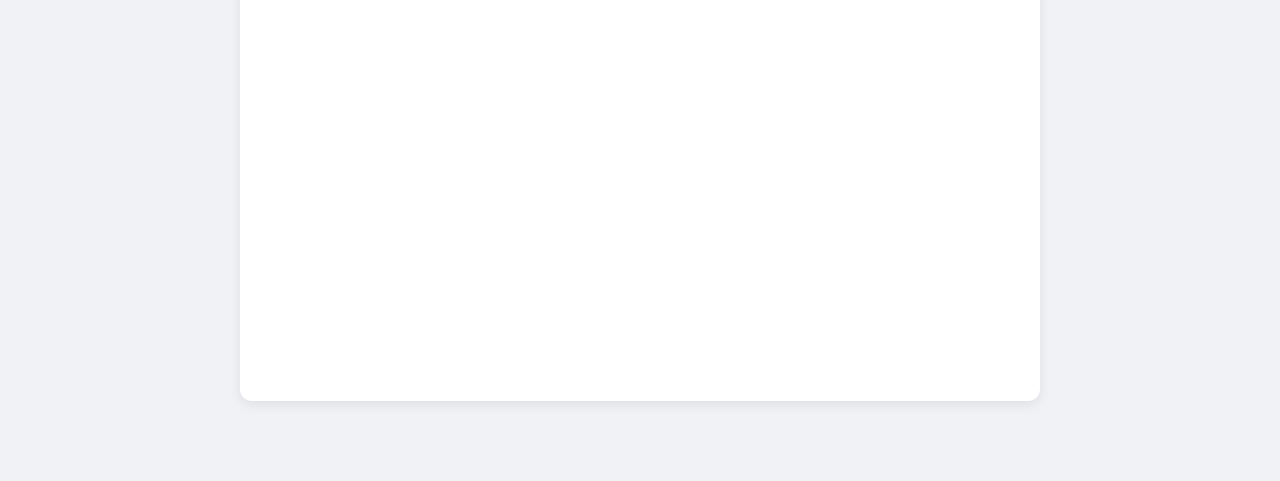
==== commit af5a4143: "Update index.html" ====
--- a/index.html
+++ b/index.html
@@ -60,7 +60,7 @@
     </div>
 
     <div class="video-section">
-        <h3>Exteriors</h3>
+        <h3>Exteriors and Interior 2</h3>
         <div class="video-wrapper">
             <iframe src="https://www.youtube.com/embed/v9jtf9d0KiM" allowfullscreen></iframe>
         </div>
@@ -97,7 +97,7 @@
     </div>
 
     <div class="video-section">
-        <h3>Intiror 1</h3>
+        <h3>Interior 1</h3>
         <div class="video-wrapper">
             <iframe src="https://www.youtube.com/embed/jAvnLmsMcTo" allowfullscreen></iframe>
         </div>
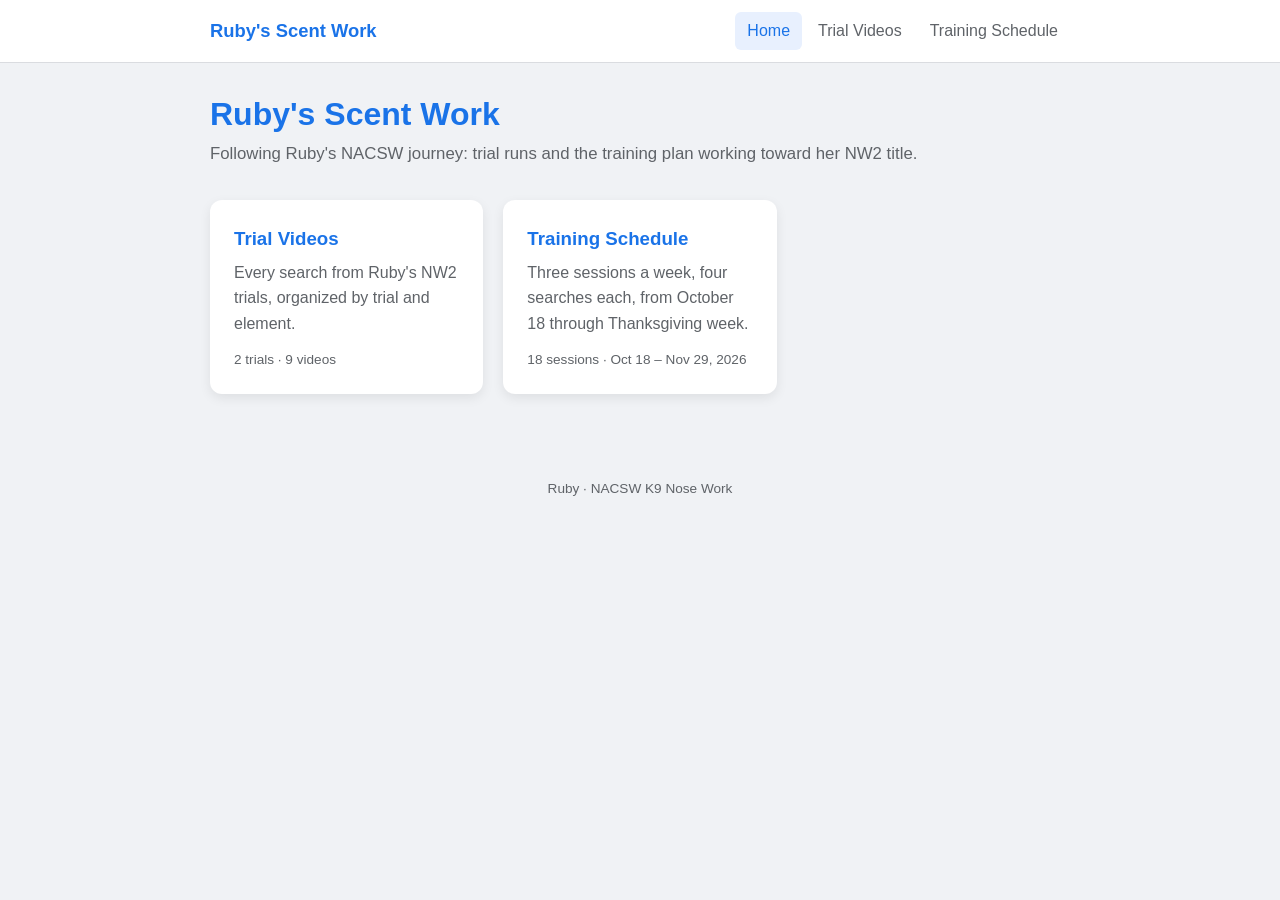
==== commit 97d1e582: "Split site into home, trial videos, and training schedule pages - Home page linking to videos and tr" ====
--- a/index.html
+++ b/index.html
@@ -1,115 +1,43 @@
-<!DOCTYPE html>
-<html lang="en">
-<head>
-    <meta charset="UTF-8">
-    <meta name="viewport" content="width=device-width, initial-scale=1.0">
-    <title>Ruby NACSW Trials</title>
-    <style>
-        body {
-            font-family: -apple-system, BlinkMacSystemFont, "Segoe UI", Roboto, Helvetica, Arial, sans-serif;
-            background-color: #f0f2f5;
-            color: #1c1e21;
-            max-width: 800px;
-            margin: 0 auto;
-            padding: 40px 20px;
-            line-height: 1.6;
-        }
-        h1 { text-align: center; color: #1a73e8; margin-bottom: 40px; }
-        .video-section {
-            background: #fff;
-            padding: 20px;
-            margin-bottom: 40px;
-            border-radius: 12px;
-            box-shadow: 0 4px 12px rgba(0,0,0,0.08);
-        }
-        .video-wrapper {
-            position: relative;
-            padding-bottom: 56.25%; /* 16:9 Aspect Ratio */
-            height: 0;
-            overflow: hidden;
-            border-radius: 8px;
-        }
-        .video-wrapper iframe {
-            position: absolute;
-            top: 0;
-            left: 0;
-            width: 100%;
-            height: 100%;
-            border: 0;
-        }
-        h3 { margin-top: 0; margin-bottom: 15px; color: #3c4043; border-left: 4px solid #1a73e8; padding-left: 10px; }
-    </style>
-</head>
-<body>
-
-    <h1>Ruby NACSW Trials</h1>
-    <h2>Toledo NW2, April 19, 2026</h2>
-
-    <div class="video-section">
-        <h3>Vehicles</h3>
-        <div class="video-wrapper">
-            <iframe src="https://www.youtube.com/embed/0sseEBceYQ8" allowfullscreen></iframe>
-        </div>
-    </div>
-
-    <div class="video-section">
-        <h3>Containers</h3>
-        <div class="video-wrapper">
-            <iframe src="https://www.youtube.com/embed/D_irf82Sjv0" allowfullscreen></iframe>
-        </div>
-    </div>
-
-    <div class="video-section">
-        <h3>Exteriors and Interior 2</h3>
-        <div class="video-wrapper">
-            <iframe src="https://www.youtube.com/embed/v9jtf9d0KiM" allowfullscreen></iframe>
-        </div>
-    </div>
-
-    <div class="video-section">
-        <h3>Interiors</h3>
-        <div class="video-wrapper">
-            <iframe src="https://www.youtube.com/embed/K8QpEtgrzu0" allowfullscreen></iframe>
-        </div>
-    </div>
-
-        <h2>Batavia NW2, March 29, 2026</h2>
-
-    <div class="video-section">
-        <h3>Computer Room Interior</h3>
-        <div class="video-wrapper">
-            <iframe src="https://www.youtube.com/embed/Km2cAWEPLEI" allowfullscreen></iframe>
-        </div>
-    </div>
-
-    <div class="video-section">
-        <h3>Containers</h3>
-        <div class="video-wrapper">
-            <iframe src="https://www.youtube.com/embed/lg4lgEtGtFo" allowfullscreen></iframe>
-        </div>
-    </div>
-
-    <div class="video-section">
-        <h3>Exterior</h3>
-        <div class="video-wrapper">
-            <iframe src="https://www.youtube.com/embed/_Exu-Wjtn3s" allowfullscreen></iframe>
-        </div>
-    </div>
-
-    <div class="video-section">
-        <h3>Interior 1</h3>
-        <div class="video-wrapper">
-            <iframe src="https://www.youtube.com/embed/jAvnLmsMcTo" allowfullscreen></iframe>
-        </div>
-    </div>
-
-    <div class="video-section">
-        <h3>Vehicles</h3>
-        <div class="video-wrapper">
-            <iframe src="https://www.youtube.com/embed/5rcXn6MA5e4" allowfullscreen></iframe>
-        </div>
-    </div>
-
-
-</body>
-</html>
+<!DOCTYPE html>
+<html lang="en">
+<head>
+    <meta charset="UTF-8">
+    <meta name="viewport" content="width=device-width, initial-scale=1.0">
+    <title>Ruby's Scent Work</title>
+    <link rel="stylesheet" href="styles.css">
+</head>
+<body>
+
+    <header class="site-header">
+        <div class="inner">
+            <a class="brand" href="index.html">Ruby's Scent Work</a>
+            <nav class="site-nav">
+                <a href="index.html" aria-current="page">Home</a>
+                <a href="videos.html">Trial Videos</a>
+                <a href="training.html">Training Schedule</a>
+            </nav>
+        </div>
+    </header>
+
+    <main>
+        <h1>Ruby's Scent Work</h1>
+        <p class="lead">Following Ruby's NACSW journey: trial runs and the training plan working toward her NW2 title.</p>
+
+        <div class="card-grid">
+            <a class="link-card" href="videos.html">
+                <h3>Trial Videos</h3>
+                <p>Every search from Ruby's NW2 trials, organized by trial and element.</p>
+                <div class="meta">2 trials &middot; 9 videos</div>
+            </a>
+            <a class="link-card" href="training.html">
+                <h3>Training Schedule</h3>
+                <p>Three sessions a week, four searches each, from October 18 through Thanksgiving week.</p>
+                <div class="meta">18 sessions &middot; Oct 18 &ndash; Nov 29, 2026</div>
+            </a>
+        </div>
+    </main>
+
+    <footer class="site-footer">Ruby &middot; NACSW K9 Nose Work</footer>
+
+</body>
+</html>
--- a/styles.css
+++ b/styles.css
@@ -0,0 +1,251 @@
+:root {
+    --bg: #f0f2f5;
+    --card: #ffffff;
+    --text: #1c1e21;
+    --muted: #5f6368;
+    --accent: #1a73e8;
+    --accent-soft: #e8f0fe;
+    --border: #dadce0;
+    --done: #188038;
+    --shadow: 0 4px 12px rgba(0, 0, 0, 0.08);
+}
+
+* { box-sizing: border-box; }
+
+body {
+    font-family: -apple-system, BlinkMacSystemFont, "Segoe UI", Roboto, Helvetica, Arial, sans-serif;
+    background-color: var(--bg);
+    color: var(--text);
+    margin: 0;
+    line-height: 1.6;
+}
+
+/* ---------- Site header and navigation ---------- */
+.site-header {
+    background: var(--card);
+    border-bottom: 1px solid var(--border);
+    position: sticky;
+    top: 0;
+    z-index: 10;
+}
+.site-header .inner {
+    max-width: 900px;
+    margin: 0 auto;
+    padding: 12px 20px;
+    display: flex;
+    align-items: center;
+    justify-content: space-between;
+    flex-wrap: wrap;
+    gap: 8px;
+}
+.brand {
+    font-weight: 700;
+    font-size: 1.15rem;
+    color: var(--accent);
+    text-decoration: none;
+}
+.site-nav { display: flex; gap: 4px; flex-wrap: wrap; }
+.site-nav a {
+    color: var(--muted);
+    text-decoration: none;
+    padding: 6px 12px;
+    border-radius: 6px;
+    font-weight: 500;
+}
+.site-nav a:hover { background: var(--bg); color: var(--text); }
+.site-nav a[aria-current="page"] { background: var(--accent-soft); color: var(--accent); }
+
+/* ---------- Page layout ---------- */
+main {
+    max-width: 900px;
+    margin: 0 auto;
+    padding: 32px 20px 60px;
+}
+h1 { color: var(--accent); margin: 0 0 8px; line-height: 1.2; }
+.lead { color: var(--muted); margin: 0 0 32px; font-size: 1.05rem; }
+h2 { margin: 40px 0 16px; }
+a { color: var(--accent); }
+
+.breadcrumb { font-size: 0.9rem; margin-bottom: 12px; }
+.breadcrumb a { text-decoration: none; }
+
+.site-footer {
+    text-align: center;
+    color: var(--muted);
+    font-size: 0.85rem;
+    padding: 24px 20px 40px;
+}
+
+/* ---------- Link cards (home + videos index) ---------- */
+.card-grid {
+    display: grid;
+    grid-template-columns: repeat(auto-fill, minmax(260px, 1fr));
+    gap: 20px;
+}
+.link-card {
+    display: block;
+    background: var(--card);
+    border-radius: 12px;
+    box-shadow: var(--shadow);
+    padding: 22px;
+    text-decoration: none;
+    color: var(--text);
+    border: 2px solid transparent;
+    transition: border-color 0.15s, transform 0.15s;
+}
+.link-card:hover { border-color: var(--accent); transform: translateY(-2px); }
+.link-card h3 { margin: 0 0 6px; color: var(--accent); }
+.link-card p { margin: 0; color: var(--muted); }
+.link-card .meta { margin-top: 12px; font-size: 0.85rem; color: var(--muted); }
+
+/* ---------- Video sections (kept from the original page) ---------- */
+.video-section {
+    background: var(--card);
+    padding: 20px;
+    margin-bottom: 32px;
+    border-radius: 12px;
+    box-shadow: var(--shadow);
+}
+.video-wrapper {
+    position: relative;
+    padding-bottom: 56.25%; /* 16:9 */
+    height: 0;
+    overflow: hidden;
+    border-radius: 8px;
+    background: #000;
+}
+.video-wrapper iframe {
+    position: absolute;
+    inset: 0;
+    width: 100%;
+    height: 100%;
+    border: 0;
+}
+.video-section h3 {
+    margin: 0 0 15px;
+    color: #3c4043;
+    border-left: 4px solid var(--accent);
+    padding-left: 10px;
+}
+
+.jump-list {
+    display: flex;
+    flex-wrap: wrap;
+    gap: 8px;
+    margin: 0 0 28px;
+    padding: 0;
+    list-style: none;
+}
+.jump-list a {
+    display: inline-block;
+    background: var(--card);
+    border: 1px solid var(--border);
+    border-radius: 999px;
+    padding: 4px 14px;
+    text-decoration: none;
+    font-size: 0.9rem;
+}
+.jump-list a:hover { border-color: var(--accent); }
+
+/* ---------- Training schedule ---------- */
+.panel {
+    background: var(--card);
+    border-radius: 12px;
+    box-shadow: var(--shadow);
+    padding: 20px 24px;
+    margin-bottom: 24px;
+}
+.panel h2 { margin-top: 0; }
+.panel ul { padding-left: 20px; margin: 8px 0 0; }
+
+.key { display: flex; gap: 16px; flex-wrap: wrap; margin: 12px 0 0; font-size: 0.9rem; }
+.odor {
+    display: inline-block;
+    font-weight: 700;
+    font-size: 0.8rem;
+    border-radius: 4px;
+    padding: 0 6px;
+    color: #fff;
+}
+.odor.b { background: #8d6e63; }
+.odor.a { background: #7b1fa2; }
+.odor.c { background: #c62828; }
+
+.progress {
+    display: flex;
+    align-items: center;
+    gap: 12px;
+    margin: 0 0 24px;
+    font-weight: 500;
+}
+.progress-bar {
+    flex: 1;
+    height: 10px;
+    background: var(--border);
+    border-radius: 999px;
+    overflow: hidden;
+}
+.progress-bar span { display: block; height: 100%; width: 0; background: var(--done); transition: width 0.2s; }
+
+.week h2 { margin-bottom: 4px; }
+.week .goal { color: var(--muted); margin: 0 0 16px; }
+
+.session {
+    background: var(--card);
+    border-radius: 12px;
+    box-shadow: var(--shadow);
+    padding: 18px 22px;
+    margin-bottom: 16px;
+    border-left: 5px solid var(--border);
+}
+.session.next { border-left-color: var(--accent); }
+.session.done { border-left-color: var(--done); opacity: 0.75; }
+.session-head {
+    display: flex;
+    justify-content: space-between;
+    align-items: flex-start;
+    gap: 12px;
+    flex-wrap: wrap;
+}
+.session-head h3 { margin: 0; }
+.session .where { color: var(--muted); margin: 2px 0 0; font-size: 0.95rem; }
+.badge {
+    display: inline-block;
+    font-size: 0.75rem;
+    font-weight: 700;
+    text-transform: uppercase;
+    letter-spacing: 0.04em;
+    padding: 2px 8px;
+    border-radius: 4px;
+    background: var(--accent);
+    color: #fff;
+    margin-left: 6px;
+    vertical-align: middle;
+}
+.done-toggle {
+    display: flex;
+    align-items: center;
+    gap: 6px;
+    font-size: 0.9rem;
+    color: var(--muted);
+    cursor: pointer;
+    user-select: none;
+}
+.done-toggle input { width: 18px; height: 18px; accent-color: var(--done); cursor: pointer; }
+.session .note { font-size: 0.92rem; color: var(--muted); margin: 10px 0 0; }
+.session ol { margin: 12px 0 0; padding-left: 22px; }
+.session li { margin-bottom: 4px; }
+.el { font-weight: 600; }
+
+table.spots { width: 100%; border-collapse: collapse; font-size: 0.95rem; }
+table.spots th, table.spots td { text-align: left; padding: 8px 10px; border-bottom: 1px solid var(--border); vertical-align: top; }
+table.spots th { color: var(--muted); font-weight: 600; }
+.table-scroll { overflow-x: auto; }
+
+@media (max-width: 600px) {
+    main { padding: 24px 16px 48px; }
+    .site-header .inner { padding: 10px 16px; }
+    .site-nav { gap: 2px; }
+    .site-nav a { padding: 4px 8px; font-size: 0.9rem; }
+    .session { padding: 16px; }
+}
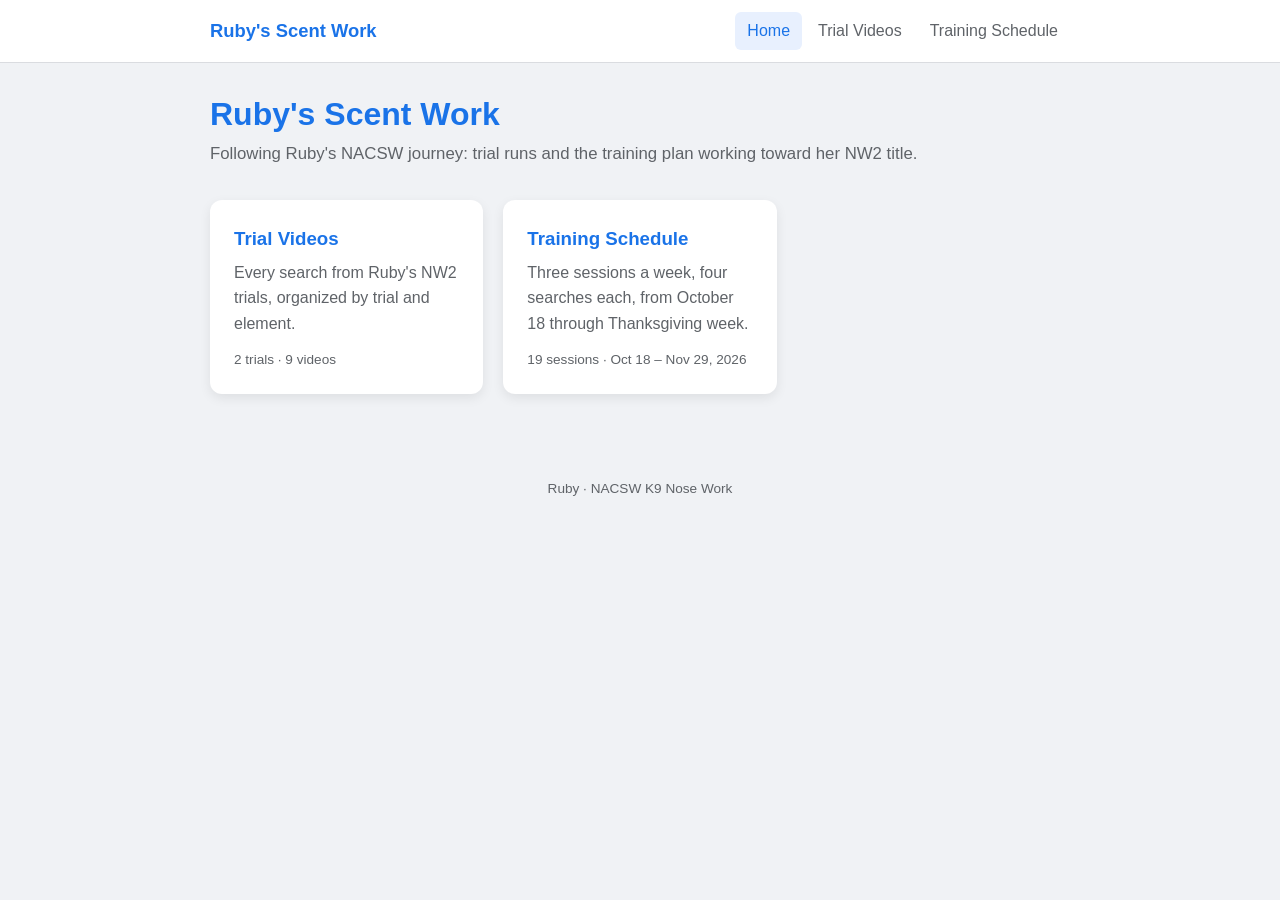
==== commit 45200e66: "Add a Monday Oct 19 container session Makes up Sunday's skipped container searches at Thompson Park " ====
--- a/index.html
+++ b/index.html
@@ -32,7 +32,7 @@
             <a class="link-card" href="training.html">
                 <h3>Training Schedule</h3>
                 <p>Three sessions a week, four searches each, from October 18 through Thanksgiving week.</p>
-                <div class="meta">18 sessions &middot; Oct 18 &ndash; Nov 29, 2026</div>
+                <div class="meta">19 sessions &middot; Oct 18 &ndash; Nov 29, 2026</div>
             </a>
         </div>
     </main>
--- a/styles.css
+++ b/styles.css
@@ -237,11 +237,30 @@
 .session li { margin-bottom: 4px; }
 .el { font-weight: 600; }
 
-table.spots { width: 100%; border-collapse: collapse; font-size: 0.95rem; }
-table.spots th, table.spots td { text-align: left; padding: 8px 10px; border-bottom: 1px solid var(--border); vertical-align: top; }
-table.spots th { color: var(--muted); font-weight: 600; }
-.table-scroll { overflow-x: auto; }
-
+/* ---------- Practice spots with maps ---------- */
+.spots-intro { color: var(--muted); margin: 0 0 16px; }
+.spot-grid {
+    display: grid;
+    grid-template-columns: repeat(auto-fill, minmax(min(320px, 100%), 1fr));
+    gap: 20px;
+}
+.spot {
+    border: 1px solid var(--border);
+    border-radius: 10px;
+    overflow: hidden;
+    background: var(--card);
+    scroll-margin-top: 80px; /* keep the sticky header from covering a jumped-to map */
+    transition: box-shadow 0.2s, border-color 0.2s;
+}
+.spot:target { border-color: var(--accent); box-shadow: 0 0 0 3px var(--accent-soft); }
+.spot-map { position: relative; height: 220px; background: var(--bg); }
+.spot-map iframe { position: absolute; inset: 0; width: 100%; height: 100%; border: 0; }
+.spot-info { padding: 14px 16px 16px; }
+.spot-info h3 { margin: 0; font-size: 1.05rem; }
+.spot-info p { margin: 4px 0 0; font-size: 0.93rem; }
+.spot-info .addr { color: var(--muted); }
+.directions { display: inline-block; margin-top: 10px; font-weight: 600; text-decoration: none; }
+.session .where a { color: var(--accent); text-decoration: none; border-bottom: 1px dotted var(--accent); }
 @media (max-width: 600px) {
     main { padding: 24px 16px 48px; }
     .site-header .inner { padding: 10px 16px; }
